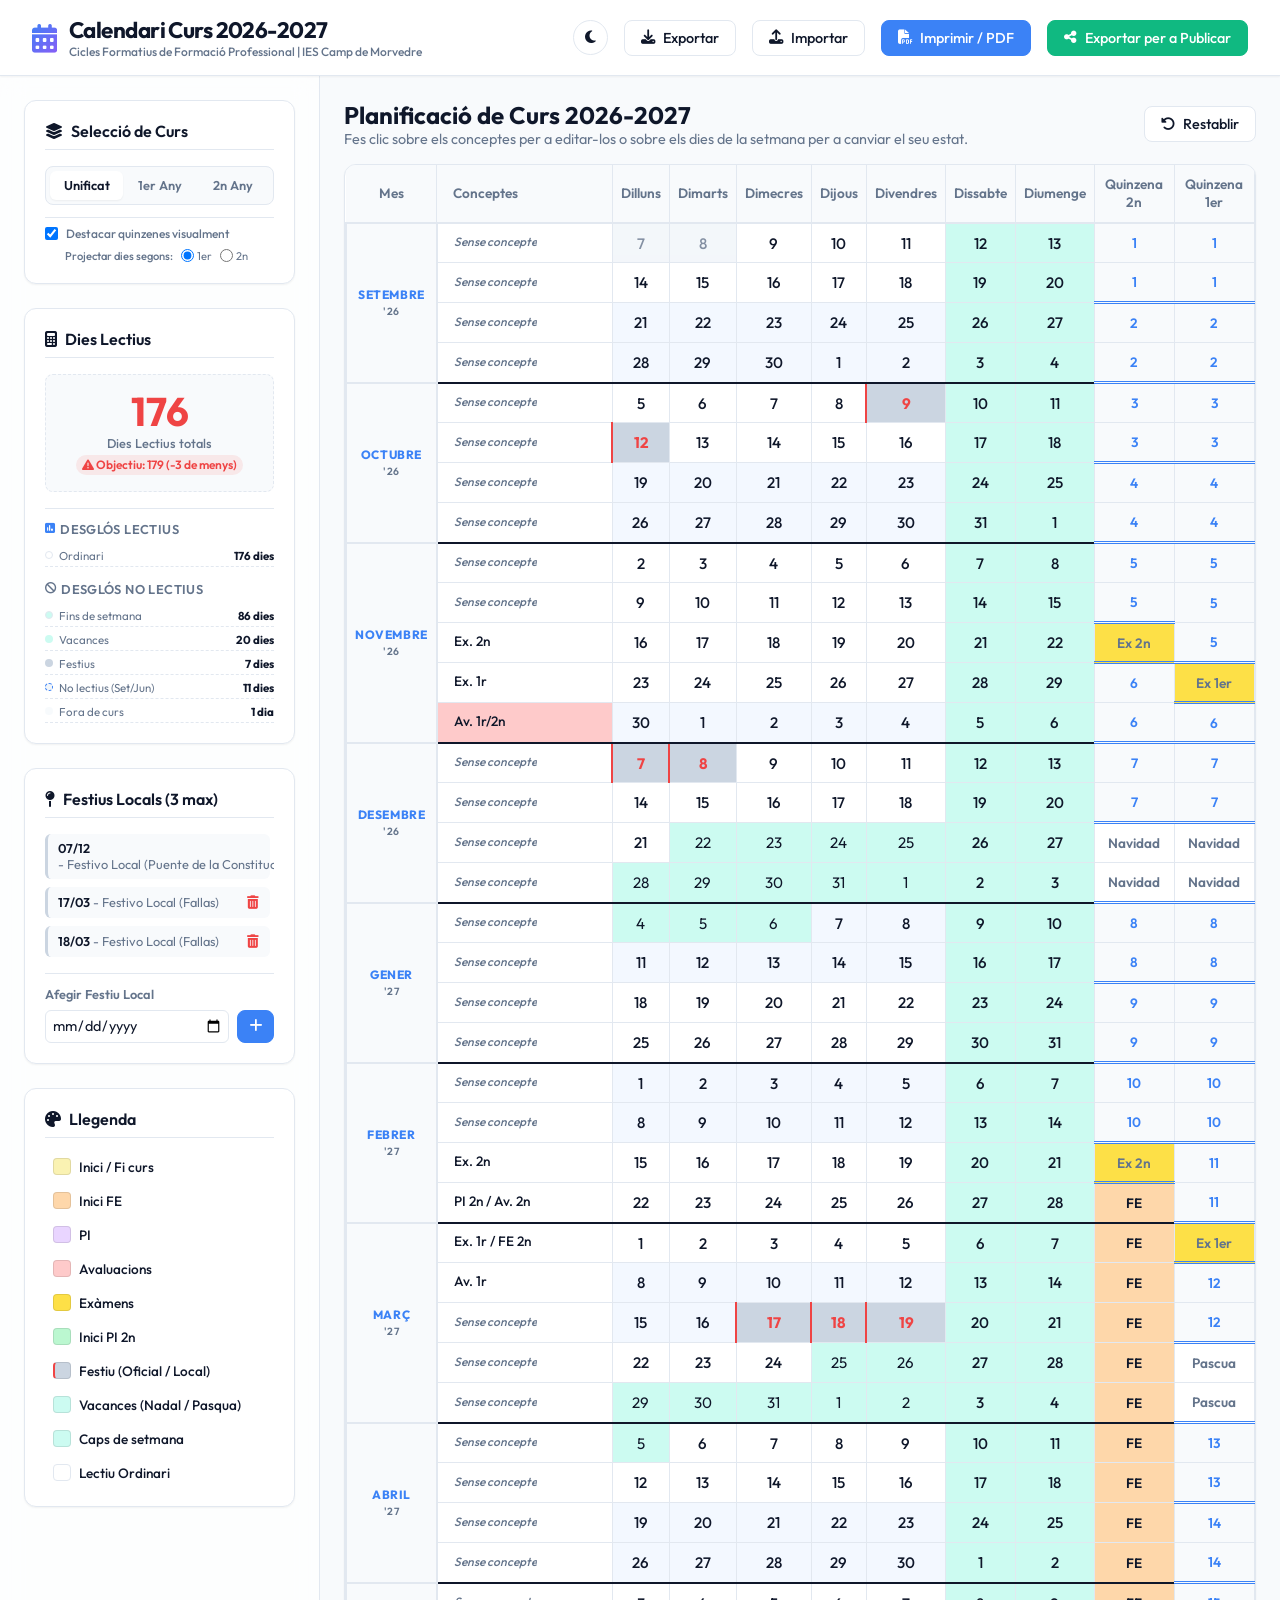
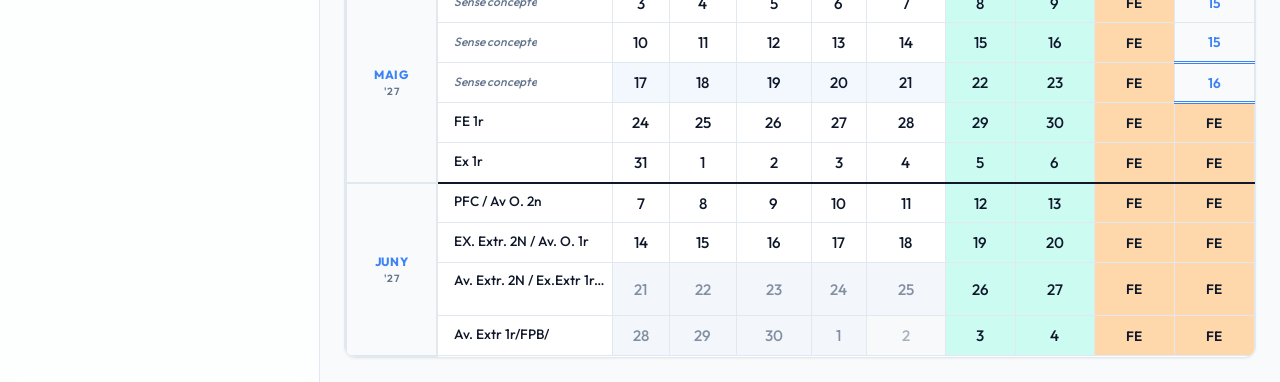
==== index.html @ 23835ad5 "Versión1" ====
<!DOCTYPE html>
<html lang="ca" data-theme="light">
<head>
  <meta charset="UTF-8">
  <meta name="viewport" content="width=device-width, initial-scale=1.0">
  <title>Calendari FP 2026-2027 | Gestor Oficial</title>
  
  <!-- FontAwesome para Iconos -->
  <link rel="stylesheet" href="https://cdnjs.cloudflare.com/ajax/libs/font-awesome/6.4.0/css/all.min.css">
  
  <!-- Hojas de Estilo -->
  <link rel="stylesheet" href="styles.css">
</head>
<body>

  <!-- Cabecera Principal -->
  <header>
    <div class="logo-container">
      <div class="logo-icon"><i class="fa-solid fa-calendar-days"></i></div>
      <div>
        <h1>Calendari Curs 2026-2027</h1>
        <div style="font-size: 0.75rem; color: var(--text-muted); font-weight: 500;">
          Cicles Formatius de Formació Professional | IES Camp de Morvedre
        </div>
      </div>
    </div>
    
    <div class="header-controls">
      <!-- Alternancia de Tema -->
      <button class="btn btn-icon" id="theme-toggle" title="Canviar de tema">
        <i class="fa-solid fa-moon"></i>
      </button>
      
      <!-- Importar / Exportar Datos -->
      <button class="btn" id="export-json" title="Exportar dades com a JSON">
        <i class="fa-solid fa-download"></i> Exportar
      </button>
      <button class="btn" id="import-trigger" title="Importar dades JSON">
        <i class="fa-solid fa-upload"></i> Importar
      </button>
      <input type="file" id="import-file" accept=".json" style="display: none;">
      
      <!-- Guardar en PDF / Imprimir -->
      <button class="btn btn-primary" id="print-pdf" title="Imprimir / Guardar com a PDF">
        <i class="fa-solid fa-file-pdf"></i> Imprimir / PDF
      </button>
      <button class="btn btn-success" id="export-publish-js" title="Exportar dades configurades per a la versió de consulta pública">
        <i class="fa-solid fa-share-nodes"></i> Exportar per a Publicar
      </button>
    </div>
  </header>

  <!-- Contenedor de la Aplicación -->
  <div class="app-container">
  
    <!-- Barra Lateral de Configuración -->
    <aside class="sidebar">
      
      <!-- Selector de Vista (1er Año, 2n Año, Unificado) -->
      <div class="card">
        <h3><i class="fa-solid fa-layer-group"></i> Selecció de Curs</h3>
        <div class="view-toggle-container">
          <button class="view-btn active" data-view="unified">Unificat</button>
          <button class="view-btn" data-view="1er">1er Any</button>
          <button class="view-btn" data-view="2n">2n Any</button>
        </div>
        <div style="margin-top: 0.75rem; border-top: 1px solid var(--border-color); padding-top: 0.5rem;">
          <div style="display: flex; align-items: center; gap: 0.5rem;">
            <input type="checkbox" id="toggle-fortnight-shading" checked style="width: auto; cursor: pointer;">
            <label for="toggle-fortnight-shading" style="cursor: pointer; font-size: 0.75rem; user-select: none; font-weight: 500; color: var(--text-muted);">
              Destacar quinzenes visualment
            </label>
          </div>
          <div id="shading-base-container" style="margin-top: 0.5rem; display: flex; align-items: center; gap: 0.5rem; padding-left: 1.25rem;">
            <span style="font-size: 0.7rem; color: var(--text-muted); font-weight: 500;">Projectar dies segons:</span>
            <label style="font-size: 0.7rem; display: flex; align-items: center; gap: 0.2rem; cursor: pointer; color: var(--text-muted);">
              <input type="radio" name="shading-base" value="1er" checked style="width: auto; cursor: pointer;"> 1er
            </label>
            <label style="font-size: 0.7rem; display: flex; align-items: center; gap: 0.2rem; cursor: pointer; color: var(--text-muted);">
              <input type="radio" name="shading-base" value="2n" style="width: auto; cursor: pointer;"> 2n
            </label>
          </div>
        </div>
      </div>
      
      <!-- Contador de Días Lectivos -->
      <div class="card">
        <h3><i class="fa-solid fa-calculator"></i> Dies Lectius</h3>
        <div class="stats-grid">
          <div class="stat-box">
            <div class="stat-number" id="lective-count">179</div>
            <div class="stat-label">Dies Lectius totals</div>
            <div class="target-badge" id="lective-badge">Objectiu: 179 dies</div>
          </div>
        </div>
        <div id="stats-breakdown" style="margin-top: 1rem; border-top: 1px solid var(--border-color); padding-top: 0.75rem;">
          <h4 style="font-size: 0.8rem; font-weight: 600; margin-bottom: 0.5rem; color: var(--text-muted); display: flex; align-items: center; gap: 0.3rem; text-transform: uppercase; letter-spacing: 0.03em;">
            <i class="fa-solid fa-square-poll-vertical" style="color: var(--accent-color); font-size: 0.7rem;"></i> Desglós Lectius
          </h4>
          <div class="breakdown-list" id="lectivos-breakdown-list" style="display: flex; flex-direction: column; gap: 0.1rem;"></div>
          
          <h4 style="font-size: 0.8rem; font-weight: 600; margin-top: 0.85rem; margin-bottom: 0.5rem; color: var(--text-muted); display: flex; align-items: center; gap: 0.3rem; text-transform: uppercase; letter-spacing: 0.03em;">
            <i class="fa-solid fa-ban" style="color: var(--text-muted); font-size: 0.7rem;"></i> Desglós No Lectius
          </h4>
          <div class="breakdown-list" id="no-lectivos-breakdown-list" style="display: flex; flex-direction: column; gap: 0.1rem;"></div>
        </div>
      </div>
      
      <!-- Configuración de Festivos Municipales/Locales -->
      <div class="card">
        <h3><i class="fa-solid fa-map-pin"></i> Festius Locals (3 max)</h3>
        <div class="holiday-list" id="holidays-list-container">
          <!-- Se cargan dinámicamente -->
        </div>
        
        <div style="margin-top: 1rem; border-top: 1px solid var(--border-color); padding-top: 0.75rem;">
          <h4 style="font-size: 0.8rem; font-weight: 600; margin-bottom: 0.5rem; color: var(--text-muted);">Afegir Festiu Local</h4>
          <div style="display: flex; gap: 0.5rem;">
            <input type="date" id="new-holiday-date" class="text-input" style="padding: 0.35rem;" min="2026-09-01" max="2027-06-30">
            <button class="btn btn-primary" id="add-holiday-btn" style="padding: 0.35rem 0.65rem;" title="Afegir dia">
              <i class="fa-solid fa-plus"></i>
            </button>
          </div>
        </div>
      </div>
      
      <!-- Leyenda de Colores Interactiva -->
      <div class="card">
        <h3><i class="fa-solid fa-palette"></i> Llegenda</h3>
        <div class="legend-list">
          <div class="legend-item" data-type="inici-fi">
            <div class="legend-color color-inici-fi"></div>
            <span>Inici / Fi curs</span>
          </div>
          <div class="legend-item" data-type="inici-fe">
            <div class="legend-color color-inici-fe"></div>
            <span>Inici FE</span>
          </div>
          <div class="legend-item" data-type="pfc">
            <div class="legend-color color-pfc"></div>
            <span>PI</span>
          </div>
          <div class="legend-item" data-type="avaluacions">
            <div class="legend-color color-avaluacions"></div>
            <span>Avaluacions</span>
          </div>
          <div class="legend-item" data-type="exams">
            <div class="legend-color color-exams"></div>
            <span>Exàmens</span>
          </div>
          <div class="legend-item" data-type="inici-pi">
            <div class="legend-color color-inici-pi"></div>
            <span>Inici PI 2n</span>
          </div>
          <div class="legend-item" data-type="festiu">
            <div class="legend-color color-festiu"></div>
            <span>Festiu (Oficial / Local)</span>
          </div>
          <div class="legend-item" data-type="vacances">
            <div class="legend-color color-vacances"></div>
            <span>Vacances (Nadal / Pasqua)</span>
          </div>
          <div class="legend-item" data-type="weekend">
            <div class="legend-color color-weekend"></div>
            <span>Caps de setmana</span>
          </div>
          <div class="legend-item" data-type="lectiu">
            <div class="legend-color color-lectiu"></div>
            <span>Lectiu Ordinari</span>
          </div>
        </div>
      </div>
      
    </aside>

    <!-- Panel de Calendario Principal -->
    <main class="calendar-view">
      <div class="calendar-header">
        <div class="calendar-title-text">
          <h2 id="calendar-title">Planificació de Curs 2026-2027</h2>
          <p>Fes clic sobre els conceptes per a editar-los o sobre els dies de la setmana per a canviar el seu estat.</p>
        </div>
        <button class="btn" id="reset-calendar-btn" title="Restablir calendari per defecte">
          <i class="fa-solid fa-rotate-left"></i> Restablir
        </button>
      </div>

      <!-- Cuadrícula Principal del Calendario -->
      <div class="table-wrapper">
        <table class="calendar-table" id="calendar-grid">
          <thead>
            <tr>
              <th class="col-month">Mes</th>
              <th class="col-concept">Conceptes</th>
              <th>Dilluns</th>
              <th>Dimarts</th>
              <th>Dimecres</th>
              <th>Dijous</th>
              <th>Divendres</th>
              <th>Dissabte</th>
              <th>Diumenge</th>
              <th class="col-quinzena" id="th-q2">Quinzena 2n</th>
              <th class="col-quinzena" id="th-q1">Quinzena 1er</th>
            </tr>
          </thead>
          <tbody id="calendar-body">
            <!-- Se carga dinámicamente -->
          </tbody>
        </table>
      </div>
      
      <!-- Leyenda exclusiva para impresión (oculta en pantalla) -->
      <div class="print-only-legend" style="display: none;">
        <h3>Llegenda</h3>
        <div class="print-legend-grid">
          <div class="print-legend-item"><div class="print-legend-color color-inici-fi"></div><span>Inici / Fi curs</span></div>
          <div class="print-legend-item"><div class="print-legend-color color-inici-fe"></div><span>Inici FE (FCT)</span></div>
          <div class="print-legend-item"><div class="print-legend-color color-pfc"></div><span>PI (Projecte)</span></div>
          <div class="print-legend-item"><div class="print-legend-color color-avaluacions"></div><span>Avaluacions</span></div>
          <div class="print-legend-item"><div class="print-legend-color color-exams"></div><span>Exàmens</span></div>
          <div class="print-legend-item"><div class="print-legend-color color-inici-pi"></div><span>Inici PI 2n</span></div>
          <div class="print-legend-item"><div class="print-legend-color color-festiu"></div><span>Festiu (Oficial / Local)</span></div>
          <div class="print-legend-item"><div class="print-legend-color color-vacances"></div><span>Vacances (Nadal / Pasqua)</span></div>
          <div class="print-legend-item"><div class="print-legend-color color-weekend"></div><span>Caps de setmana</span></div>
          <div class="print-legend-item"><div class="print-legend-color color-lectiu"></div><span>Lectiu Ordinari</span></div>
        </div>
      </div>
    </main>
    
  </div>

  <!-- Modal de Edición de Concepto / Evento Semanal -->
  <div class="modal-overlay" id="edit-week-modal">
    <div class="modal-content">
      <div class="modal-header">
        <h3 id="modal-title">Editar Setmana</h3>
        <button class="close-modal-btn" id="close-modal">&times;</button>
      </div>
      <div class="modal-body">
        
        <!-- Edición de Concepto -->
        <div class="form-group">
          <label for="modal-concept-input">Concepte de la Setmana</label>
          <input type="text" id="modal-concept-input" class="text-input" placeholder="Ex: Exàmens 1er, Avaluacions...">
        </div>
        
        <!-- Opciones rápidas de Tipo de Concepto -->
        <div class="form-group">
          <label>Assignar Tipus a la Setmana (per defecte)</label>
          <div class="color-choice-group">
            <button class="color-choice-btn" data-type="exams">
              <div class="color-dot color-exams"></div> Exàmens
            </button>
            <button class="color-choice-btn" data-type="avaluacions">
              <div class="color-dot color-avaluacions"></div> Avaluació
            </button>
            <button class="color-choice-btn" data-type="inici-fe">
              <div class="color-dot color-inici-fe"></div> Inici FE
            </button>
            <button class="color-choice-btn" data-type="pfc">
              <div class="color-dot color-pfc"></div> PFC
            </button>
            <button class="color-choice-btn" data-type="lectiu">
              <div class="color-dot color-lectiu"></div> Normal / Netejar
            </button>
          </div>
        </div>

        <!-- Edición de Quincenas -->
        <div style="display: flex; gap: 0.75rem; margin-top: 1rem;">
          <div class="form-group" style="flex: 1;">
            <label for="modal-q1-input">Quinzena 1er Any</label>
            <input type="text" id="modal-q1-input" class="text-input" placeholder="Ex: 1, Ex 1er, FE...">
          </div>
          <div class="form-group" style="flex: 1;">
            <label for="modal-q2-input">Quinzena 2n Any</label>
            <input type="text" id="modal-q2-input" class="text-input" placeholder="Ex: 1, Ex 2n, FE...">
          </div>
        </div>

        <!-- Propagar tipo a días -->
        <div class="form-group" style="flex-direction: row; align-items: center; gap: 0.5rem; margin-top: 1rem;">
          <input type="checkbox" id="modal-propagate-days" style="width: auto; cursor: pointer;">
          <label for="modal-propagate-days" style="cursor: pointer; font-size: 0.8rem; user-select: none;">
            Aplicar aquest color/tipus a tots els dies laborables (dilluns a divendres) d'aquesta setmana
          </label>
        </div>
        
      </div>
      <div class="modal-footer">
        <button class="btn" id="btn-cancel-modal">Cancel·lar</button>
        <button class="btn btn-primary" id="btn-save-modal">Guardar Setmana</button>
      </div>
    </div>
  </div>

  <!-- Modal de Edición de Día de Fecha Individual -->
  <div class="modal-overlay" id="edit-day-modal">
    <div class="modal-content">
      <div class="modal-header">
        <h3 id="day-modal-title">Editar Dia</h3>
        <button class="close-modal-btn" id="close-day-modal">&times;</button>
      </div>
      <div class="modal-body">
        
        <p style="font-size: 0.85rem; color: var(--text-muted); margin-bottom: 1rem;" id="day-modal-desc">
          Canvia la tipologia d'aquest dia per a modificar la seua consideració lectiva i color en la cuadrícula.
        </p>

        <!-- Selección de tipo de día -->
        <div class="form-group">
          <label>Tipus de Dia</label>
          <div class="color-choice-group" id="day-type-choices">
            <button class="color-choice-btn" data-daytype="lectiu">
              <div class="color-dot color-lectiu"></div> Lectiu Ordinari
            </button>
            <button class="color-choice-btn" data-daytype="festiu">
              <div class="color-dot color-festiu"></div> Festiu
            </button>
            <button class="color-choice-btn" data-daytype="vacances">
              <div class="color-dot color-vacances"></div> Vacances
            </button>
            <button class="color-choice-btn" data-daytype="inici-fi">
              <div class="color-dot color-inici-fi"></div> Inici/Fi curs
            </button>
            <button class="color-choice-btn" data-daytype="inici-fe">
              <div class="color-dot color-inici-fe"></div> Inici FE (FCT)
            </button>
            <button class="color-choice-btn" data-daytype="pfc">
              <div class="color-dot color-pfc"></div> PFC
            </button>
            <button class="color-choice-btn" data-daytype="avaluacions">
              <div class="color-dot color-avaluacions"></div> Avaluació
            </button>
            <button class="color-choice-btn" data-daytype="exams">
              <div class="color-dot color-exams"></div> Exàmens
            </button>
            <button class="color-choice-btn" data-daytype="inici-pi">
              <div class="color-dot color-inici-pi"></div> Inici PI 2n
            </button>
          </div>
        </div>

        <!-- Nombre del Festivo si aplica -->
        <div class="form-group" id="day-holiday-name-group" style="display: none;">
          <label for="day-holiday-name-input">Nom del Festiu / Motiu</label>
          <input type="text" id="day-holiday-name-input" class="text-input" placeholder="Ex: Falla Local, Sant Josep...">
        </div>
        
      </div>
      <div class="modal-footer">
        <button class="btn" id="btn-cancel-day-modal">Cancel·lar</button>
        <button class="btn btn-primary" id="btn-save-day-modal">Guardar Dia</button>
      </div>
    </div>
  </div>

  <!-- Scripts -->
  <script src="data.js"></script>
  <script src="app.js"></script>
</body>
</html>
---- styles.css ----
/* Estilos CSS para el Gestor del Calendario de Ciclos Formativos 2026-2027 */
/* Incorpora diseño premium, soporte para temas (claro/oscuro), */
/* micro-animaciones, leyendas interactivas y optimización para impresión PDF. */

@import url('https://fonts.googleapis.com/css2?family=Outfit:wght@300;400;500;600;700&display=swap');

:root {
  /* Paleta de colores - Modo Claro */
  --bg-primary: #f8fafc;
  --bg-secondary: #ffffff;
  --bg-sidebar: rgba(255, 255, 255, 0.7);
  --border-color: #e2e8f0;
  --text-main: #0f172a;
  --text-muted: #64748b;
  --text-inverse: #ffffff;
  --accent-color: #3b82f6;
  --accent-hover: #1d4ed8;
  --shadow-sm: 0 1px 2px 0 rgba(0, 0, 0, 0.05);
  --shadow-md: 0 4px 6px -1px rgba(0, 0, 0, 0.1), 0 2px 4px -1px rgba(0, 0, 0, 0.06);
  --shadow-lg: 0 10px 15px -3px rgba(0, 0, 0, 0.1), 0 4px 6px -2px rgba(0, 0, 0, 0.05);
  --glass-bg: rgba(255, 255, 255, 0.6);
  --glass-border: rgba(255, 255, 255, 0.4);
  --glass-blur: blur(12px);

  /* Colores de los estados del calendario (Versión Pastel Premium) */
  --c-inici-fi: #faf2b2;      /* Amarillo brillante (Inicio/Fin curso) */
  --c-inici-fe: #fed7aa;      /* Naranja suave (Inici FE Març 2n / Maig 1r) */
  --c-pfc: #e9d5ff;           /* Violeta pastel (PFC) */
  --c-avaluacions: #fecaca;   /* Rojo suave (Avaluacions) */
  --c-exams: #fde047;         /* Amarillo/Naranja ámbar (Exàmens) */
  --c-inici-pi: #bbf7d0;      /* Verde suave (Inici PI 2n) */
  
  --c-festiu: #cbd5e1;        /* Gris medio (Festivo oficial/local) */
  --c-vacances: #ccfbf1;      /* Turquesa/Té suave (Vacaciones) */
  --c-weekend: #ccfbf1;       /* Turquesa/Té suave (Fin de semana) */
  --c-lectiu: #ffffff;        /* Blanco (Día lectivo ordinario) */
  --c-pre-post: #f1f5f9;      /* Gris muy claro (Fuera de curso) */
  
  --c-text-festiu: #ef4444;   /* Texto rojo para festivos */
}

[data-theme="dark"] {
  /* Paleta de colores - Modo Oscuro */
  --bg-primary: #0b0f19;
  --bg-secondary: #1e293b;
  --bg-sidebar: rgba(15, 23, 42, 0.7);
  --border-color: #334155;
  --text-main: #f8fafc;
  --text-muted: #94a3b8;
  --text-inverse: #0f172a;
  --accent-color: #60a5fa;
  --accent-hover: #93c5fd;
  --glass-bg: rgba(15, 23, 42, 0.6);
  --glass-border: rgba(15, 23, 42, 0.4);

  /* Colores de los estados en Modo Oscuro (Mapeo de contraste alto) */
  --c-inici-fi: #854d0e;      /* Amarillo-marrón oscuro */
  --c-inici-fe: #7c2d12;      /* Naranja rojizo oscuro */
  --c-pfc: #581c87;           /* Púrpura oscuro */
  --c-avaluacions: #7f1d1d;   /* Rojo sangre oscuro */
  --c-exams: #713f12;         /* Ámbar oscuro */
  --c-inici-pi: #14532d;      /* Verde bosque oscuro */
  
  --c-festiu: #334155;        /* Gris pizarra */
  --c-vacances: #115e59;      /* Verde azulado oscuro */
  --c-weekend: #064e3b;       /* Verde esmeralda muy oscuro */
  --c-lectiu: #1e293b;        /* Color fondo normal */
  --c-pre-post: #0f172a;      /* Negro-azul oscuro */
  
  --c-text-festiu: #fca5a5;   /* Texto rojo pastel */
}

/* Reset y Base */
* {
  box-sizing: border-box;
  margin: 0;
  padding: 0;
}

body {
  font-family: 'Outfit', sans-serif;
  background-color: var(--bg-primary);
  color: var(--text-main);
  transition: background-color 0.3s ease, color 0.3s ease;
  min-height: 100vh;
  display: flex;
  flex-direction: column;
}

header {
  background: var(--bg-secondary);
  border-bottom: 1px solid var(--border-color);
  padding: 1rem 2rem;
  display: flex;
  justify-content: space-between;
  align-items: center;
  box-shadow: var(--shadow-sm);
  position: sticky;
  top: 0;
  z-index: 100;
}

.logo-container {
  display: flex;
  align-items: center;
  gap: 0.75rem;
}

.logo-icon {
  font-size: 1.8rem;
  background: linear-gradient(135deg, #3b82f6, #8b5cf6);
  -webkit-background-clip: text;
  -webkit-text-fill-color: transparent;
}

header h1 {
  font-size: 1.4rem;
  font-weight: 700;
  letter-spacing: -0.025em;
}

.header-controls {
  display: flex;
  align-items: center;
  gap: 1rem;
}

/* Botones y UI */
.btn {
  font-family: inherit;
  font-size: 0.9rem;
  font-weight: 500;
  padding: 0.5rem 1rem;
  border-radius: 0.5rem;
  border: 1px solid var(--border-color);
  background-color: var(--bg-secondary);
  color: var(--text-main);
  cursor: pointer;
  display: inline-flex;
  align-items: center;
  gap: 0.5rem;
  transition: all 0.2s ease;
}

.btn:hover {
  background-color: var(--bg-primary);
  border-color: var(--text-muted);
}

.btn-primary {
  background-color: var(--accent-color);
  color: var(--text-inverse);
  border-color: var(--accent-color);
}

.btn-primary:hover {
  background-color: var(--accent-hover);
  border-color: var(--accent-hover);
}

.btn-success {
  background-color: #10b981;
  color: #ffffff !important;
  border-color: #10b981;
}

.btn-success:hover {
  background-color: #059669;
  border-color: #059669;
}

.btn-icon {
  width: 2.2rem;
  height: 2.2rem;
  padding: 0;
  justify-content: center;
  border-radius: 50%;
}

/* Contenedor Principal */
.app-container {
  display: flex;
  flex: 1;
  position: relative;
  overflow: hidden;
}

/* Panel Lateral (Sidebar) */
aside.sidebar {
  width: 320px;
  background-color: var(--bg-sidebar);
  backdrop-filter: var(--glass-blur);
  border-right: 1px solid var(--border-color);
  padding: 1.5rem;
  display: flex;
  flex-direction: column;
  gap: 1.5rem;
  overflow-y: auto;
  z-index: 10;
  transition: all 0.3s ease;
}

.card {
  background-color: var(--bg-secondary);
  border: 1px solid var(--border-color);
  border-radius: 0.75rem;
  padding: 1.25rem;
  box-shadow: var(--shadow-sm);
}

.card h3 {
  font-size: 1rem;
  font-weight: 600;
  margin-bottom: 1rem;
  display: flex;
  align-items: center;
  gap: 0.5rem;
  color: var(--text-main);
  border-bottom: 1px solid var(--border-color);
  padding-bottom: 0.5rem;
}

/* Contadores / Estadísticas */
.stats-grid {
  display: grid;
  grid-template-columns: 1fr;
  gap: 1rem;
}

.stat-box {
  text-align: center;
  padding: 1rem;
  background-color: var(--bg-primary);
  border-radius: 0.5rem;
  border: 1px dashed var(--border-color);
}

.stat-number {
  font-size: 2.5rem;
  font-weight: 700;
  color: var(--accent-color);
  line-height: 1;
  margin-bottom: 0.25rem;
}

.stat-label {
  font-size: 0.8rem;
  font-weight: 500;
  color: var(--text-muted);
}

.stat-warning {
  color: #ef4444 !important;
}

.stat-success {
  color: #10b981 !important;
}

.target-badge {
  display: inline-block;
  font-size: 0.75rem;
  font-weight: 600;
  padding: 0.15rem 0.4rem;
  border-radius: 9999px;
  background-color: var(--border-color);
  margin-top: 0.25rem;
}

/* Grupo de Filtros y Configuración */
.form-group {
  display: flex;
  flex-direction: column;
  gap: 0.5rem;
  margin-bottom: 1rem;
}

.form-group label {
  font-size: 0.85rem;
  font-weight: 500;
  color: var(--text-muted);
}

.select-input, .text-input {
  font-family: inherit;
  font-size: 0.9rem;
  padding: 0.5rem;
  border-radius: 0.375rem;
  border: 1px solid var(--border-color);
  background-color: var(--bg-secondary);
  color: var(--text-main);
  width: 100%;
}

.select-input:focus, .text-input:focus {
  outline: none;
  border-color: var(--accent-color);
}

/* Vista Toggle */
.view-toggle-container {
  display: flex;
  background-color: var(--bg-primary);
  padding: 0.25rem;
  border-radius: 0.5rem;
  border: 1px solid var(--border-color);
}

.view-btn {
  flex: 1;
  font-family: inherit;
  font-size: 0.8rem;
  font-weight: 600;
  background: none;
  border: none;
  padding: 0.4rem;
  border-radius: 0.375rem;
  color: var(--text-muted);
  cursor: pointer;
  transition: all 0.2s ease;
}

.view-btn.active {
  background-color: var(--bg-secondary);
  color: var(--text-main);
  box-shadow: var(--shadow-sm);
}

/* Lista de Festivos */
.holiday-list {
  display: flex;
  flex-direction: column;
  gap: 0.5rem;
  max-height: 180px;
  overflow-y: auto;
  padding-right: 0.25rem;
}

.holiday-item {
  display: flex;
  justify-content: space-between;
  align-items: center;
  font-size: 0.8rem;
  background-color: var(--bg-primary);
  padding: 0.4rem 0.6rem;
  border-radius: 0.375rem;
  border-left: 3px solid var(--c-festiu);
}

.holiday-item span.date {
  font-weight: 600;
  color: var(--text-main);
}

.holiday-item span.name {
  color: var(--text-muted);
  text-overflow: ellipsis;
  overflow: hidden;
  white-space: nowrap;
  max-width: 130px;
}

.delete-holiday-btn {
  background: none;
  border: none;
  color: #ef4444;
  cursor: pointer;
  padding: 0.1rem;
}

.delete-holiday-btn:hover {
  color: #b91c1c;
}

/* Leyenda Interactiva */
.legend-list {
  display: flex;
  flex-direction: column;
  gap: 0.5rem;
}

.legend-item {
  display: flex;
  align-items: center;
  gap: 0.55rem;
  font-size: 0.85rem;
  font-weight: 500;
  cursor: pointer;
  padding: 0.25rem 0.5rem;
  border-radius: 0.25rem;
  transition: background-color 0.15s ease;
}

.legend-item:hover {
  background-color: var(--bg-primary);
}

.legend-color {
  width: 1.1rem;
  height: 1.1rem;
  border-radius: 0.25rem;
  border: 1px solid rgba(0, 0, 0, 0.1);
  flex-shrink: 0;
}

.color-inici-fi { background-color: var(--c-inici-fi); }
.color-inici-fe { background-color: var(--c-inici-fe); }
.color-pfc { background-color: var(--c-pfc); }
.color-avaluacions { background-color: var(--c-avaluacions); }
.color-exams { background-color: var(--c-exams); }
.color-inici-pi { background-color: var(--c-inici-pi); }
.color-festiu { background-color: var(--c-festiu); border-left: 2px solid var(--c-text-festiu); }
.color-vacances { background-color: var(--c-vacances); }
.color-weekend { background-color: var(--c-weekend); }
.color-lectiu { background-color: var(--c-lectiu); border: 1px solid var(--border-color); }

/* Calendario Principal (Contenedor Central) */
main.calendar-view {
  flex: 1;
  padding: 1.5rem;
  overflow-y: auto;
  display: flex;
  flex-direction: column;
}

.calendar-header {
  display: flex;
  justify-content: space-between;
  align-items: center;
  margin-bottom: 1rem;
}

.calendar-title-text h2 {
  font-size: 1.5rem;
  font-weight: 700;
}

.calendar-title-text p {
  font-size: 0.9rem;
  color: var(--text-muted);
}

/* Contenedor del Grid de Tabla */
.table-wrapper {
  flex: 1;
  background-color: var(--bg-secondary);
  border: 1px solid var(--border-color);
  border-radius: 0.75rem;
  overflow: auto;
  box-shadow: var(--shadow-sm);
}

table.calendar-table {
  width: 100%;
  border-collapse: collapse;
  font-size: 0.85rem;
  text-align: center;
}

/* Cabeceras de Tabla */
table.calendar-table th {
  background-color: var(--bg-primary);
  color: var(--text-muted);
  font-weight: 600;
  padding: 0.65rem 0.5rem;
  border-bottom: 2px solid var(--border-color);
  border-right: 1px solid var(--border-color);
  position: sticky;
  top: 0;
  z-index: 5;
}

table.calendar-table th.col-concept {
  text-align: left;
  padding-left: 1rem;
  min-width: 160px;
}

table.calendar-table th.col-quinzena {
  width: 90px;
}

/* Celdas de la Tabla */
table.calendar-table td {
  padding: 0.5rem;
  border-bottom: 1px solid var(--border-color);
  border-right: 1px solid var(--border-color);
  height: 2.5rem;
  transition: background-color 0.15s ease;
}

/* Columna de Mes */
table.calendar-table th.col-month {
  width: 90px;
  min-width: 90px;
  text-align: center;
}

table.calendar-table td.cell-month {
  font-weight: 700;
  color: var(--accent-color);
  background-color: var(--bg-primary) !important;
  text-transform: uppercase;
  font-size: 0.75rem;
  letter-spacing: 0.05em;
  vertical-align: middle;
  text-align: center;
  border-left: 2px solid var(--border-color) !important;
  border-right: 2px solid var(--border-color) !important;
  border-top: 2px solid var(--border-color) !important;
  border-bottom: 2px solid var(--border-color) !important;
}

/* Fila de inicio de mes - borde superior en todas las celdas */
table.calendar-table tr.month-start-row td:not(.cell-month) {
  border-top: 2px solid var(--text-main) !important;
}
[data-theme="dark"] table.calendar-table tr.month-start-row td:not(.cell-month) {
  border-top: 2px solid var(--border-color) !important;
}


/* Columna Conceptos */
td.cell-concept {
  text-align: left;
  font-weight: 500;
  padding-left: 1rem !important;
  cursor: pointer;
}

td.cell-concept:hover {
  background-color: var(--bg-primary);
}

.concept-text {
  display: inline-block;
  max-width: 150px;
  overflow: hidden;
  text-overflow: ellipsis;
  white-space: nowrap;
}

.edit-indicator {
  opacity: 0;
  float: right;
  color: var(--accent-color);
  font-size: 0.75rem;
  transition: opacity 0.2s;
  margin-top: 2px;
}

td.cell-concept:hover .edit-indicator {
  opacity: 1;
}

/* Celdas de Fechas */
.date-cell {
  position: relative;
  cursor: pointer;
  user-select: none;
  font-weight: 500;
}

.date-cell:hover {
  filter: brightness(0.95);
}

[data-theme="dark"] .date-cell:hover {
  filter: brightness(1.15);
}

.date-number {
  font-size: 0.95rem;
}

.day-name-tooltip {
  visibility: hidden;
  width: 120px;
  background-color: #334155;
  color: #fff;
  text-align: center;
  border-radius: 4px;
  padding: 5px;
  position: absolute;
  z-index: 10;
  bottom: 125%;
  left: 50%;
  margin-left: -60px;
  opacity: 0;
  transition: opacity 0.3s;
  font-size: 0.75rem;
}

.date-cell:hover .day-name-tooltip {
  visibility: visible;
  opacity: 1;
}

/* Tipos de Celda de Fecha (Colores) */
.cell-lectiu { background-color: var(--c-lectiu); }
.cell-weekend { background-color: var(--c-weekend); }
.cell-pre-post { background-color: var(--c-pre-post); color: var(--text-muted); opacity: 0.55; cursor: not-allowed; }
.cell-no-lectiu { background-color: var(--c-pre-post); color: var(--text-muted); opacity: 0.8; cursor: pointer; transition: opacity 0.2s, background-color 0.2s; }
.cell-no-lectiu:hover { background-color: var(--border-color); opacity: 1; }
.cell-vacances { background-color: var(--c-vacances); font-weight: 400; }

.cell-festiu { 
  background-color: var(--c-festiu); 
  color: var(--c-text-festiu); 
  font-weight: 700;
  border-left: 2px solid var(--c-text-festiu) !important;
}

.cell-inici-fi { background-color: var(--c-inici-fi); font-weight: 700; }
.cell-inici-fe { background-color: var(--c-inici-fe); }
.cell-pfc { background-color: var(--c-pfc); }
.cell-avaluacions { background-color: var(--c-avaluacions); }
.cell-exams { background-color: var(--c-exams); }
.cell-inici-pi { background-color: var(--c-inici-pi); }

.cell-quinzena {
  font-weight: 600;
  color: var(--text-muted);
  border-left: 1px solid var(--border-color);
  cursor: pointer;
  transition: all 0.2s ease;
}

.cell-quinzena:hover {
  background-color: var(--bg-primary);
  filter: brightness(0.95);
}

.cell-quinzena-active {
  color: var(--accent-color);
  background-color: var(--bg-primary);
}

.cell-quinzena-special {
  background-color: var(--c-inici-fe);
  color: var(--text-main);
}

/* Sombreado dinámico de Quinzenes */
tr.fortnight-even-row td.cell-lectiu {
  background-color: rgba(59, 130, 246, 0.06) !important; /* Tono azul extremadamente suave */
}
[data-theme="dark"] tr.fortnight-even-row td.cell-lectiu {
  background-color: rgba(96, 165, 250, 0.05) !important; /* Tono azul suave oscuro */
}

/* Doble línea de separación de quincenas en columnas individuales */
table.calendar-table td.fortnight-divider-q1 {
  border-bottom: 3.5px double var(--accent-color) !important;
}
table.calendar-table td.fortnight-divider-q2 {
  border-bottom: 3.5px double var(--accent-color) !important;
}

/* Destacar clases en hover dinámico de la leyenda */
.highlight-type {
  outline: 2px solid var(--accent-color);
  outline-offset: -2px;
  animation: pulse-border 1.5s infinite;
}

@keyframes pulse-border {
  0% { outline-color: var(--accent-color); }
  50% { outline-color: transparent; }
  100% { outline-color: var(--accent-color); }
}

/* Modal de Edición de Celda/Semana */
.modal-overlay {
  position: fixed;
  top: 0;
  left: 0;
  right: 0;
  bottom: 0;
  background-color: rgba(0, 0, 0, 0.4);
  backdrop-filter: blur(4px);
  display: flex;
  justify-content: center;
  align-items: center;
  z-index: 200;
  opacity: 0;
  pointer-events: none;
  transition: opacity 0.2s ease;
}

.modal-overlay.active {
  opacity: 1;
  pointer-events: auto;
}

.modal-content {
  background-color: var(--bg-secondary);
  border: 1px solid var(--border-color);
  border-radius: 0.75rem;
  padding: 1.5rem;
  width: 420px;
  max-width: 90%;
  box-shadow: var(--shadow-lg);
  transform: translateY(-20px);
  transition: transform 0.2s ease;
}

.modal-overlay.active .modal-content {
  transform: translateY(0);
}

.modal-header {
  display: flex;
  justify-content: space-between;
  align-items: center;
  margin-bottom: 1.25rem;
}

.modal-header h3 {
  font-size: 1.15rem;
  font-weight: 700;
}

.close-modal-btn {
  background: none;
  border: none;
  font-size: 1.2rem;
  color: var(--text-muted);
  cursor: pointer;
}

.close-modal-btn:hover {
  color: var(--text-main);
}

.modal-body .form-group {
  margin-bottom: 1rem;
}

.modal-footer {
  display: flex;
  justify-content: flex-end;
  gap: 0.75rem;
  margin-top: 1.5rem;
}

/* Opciones de tipo de día coloridas */
.color-choice-group {
  display: grid;
  grid-template-columns: repeat(2, 1fr);
  gap: 0.5rem;
  margin-top: 0.5rem;
}

.color-choice-btn {
  display: flex;
  align-items: center;
  gap: 0.5rem;
  font-family: inherit;
  font-size: 0.75rem;
  font-weight: 500;
  padding: 0.4rem 0.6rem;
  border: 1px solid var(--border-color);
  border-radius: 0.375rem;
  background-color: var(--bg-secondary);
  color: var(--text-main);
  cursor: pointer;
  text-align: left;
}

.color-choice-btn:hover {
  background-color: var(--bg-primary);
}

.color-choice-btn.selected {
  border-color: var(--accent-color);
  outline: 1.5px solid var(--accent-color);
}

.color-dot {
  width: 0.75rem;
  height: 0.75rem;
  border-radius: 50%;
  border: 1px solid rgba(0, 0, 0, 0.1);
  flex-shrink: 0;
}

/* Controles flotantes en móviles */
@media (max-width: 768px) {
  .app-container {
    flex-direction: column;
    overflow-y: auto;
  }
  
  aside.sidebar {
    width: 100%;
    border-right: none;
    border-bottom: 1px solid var(--border-color);
    max-height: 400px;
  }
  
  main.calendar-view {
    padding: 1rem;
  }
}

/* Estilos de Impresión - PDF en A4 Horizontal */
@media print {
  html, body, .app-container {
    height: auto !important;
    min-height: auto !important;
    max-height: none !important;
    overflow: visible !important;
    position: static !important;
    background-color: #ffffff !important;
    color: #000000 !important;
    font-size: 7.5pt !important;
  }
  
  header, aside.sidebar, .calendar-header .btn, .edit-indicator, .view-toggle-container, .header-controls {
    display: none !important;
  }
  
  main.calendar-view {
    padding: 0 !important;
    margin: 0 !important;
    width: 100% !important;
    height: auto !important;
    max-height: none !important;
    overflow: visible !important;
    display: block !important;
  }
  
  .calendar-header {
    margin-bottom: 10px !important;
    display: block !important;
    text-align: center;
  }
  
  .calendar-title-text h2 {
    font-size: 14pt !important;
    margin-bottom: 4px;
    color: #000000 !important;
  }

  .calendar-title-text p {
    font-size: 9pt !important;
    color: #555555 !important;
  }

  .table-wrapper {
    border: 1px solid #000000 !important;
    border-radius: 0 !important;
    box-shadow: none !important;
    overflow: visible !important;
  }
  
  table.calendar-table {
    width: 100% !important;
    border-collapse: collapse !important;
    font-size: 7.5pt !important;
  }
  
  table.calendar-table th, table.calendar-table td {
    border: 1px solid #555555 !important;
    padding: 3px !important;
    height: 18pt !important;
    print-color-adjust: exact;
    -webkit-print-color-adjust: exact;
  }

  table.calendar-table th {
    background-color: #f1f5f9 !important;
    color: #000000 !important;
  }

  table.calendar-table tr.month-start-row td:not(.cell-month) {
    border-top: 2px solid #000000 !important;
  }
  
  table.calendar-table td.cell-month {
    border: 2px solid #000000 !important;
    background-color: #f1f5f9 !important;
    color: #000000 !important;
    font-weight: bold !important;
  }
  
  /* Mantener colores en la impresión */
  .cell-lectiu { background-color: #ffffff !important; }
  .cell-weekend { background-color: #f0fdf4 !important; }
  .cell-pre-post { background-color: #f8fafc !important; color: #94a3b8 !important; opacity: 0.5; }
  .cell-no-lectiu { background-color: #f8fafc !important; color: #94a3b8 !important; opacity: 0.8; }
  .cell-vacances { background-color: #ccfbf1 !important; }
  .cell-festiu { background-color: #cbd5e1 !important; color: #ef4444 !important; font-weight: bold !important; }
  .cell-inici-fi { background-color: #fef08a !important; font-weight: bold !important; }
  .cell-inici-fe { background-color: #fed7aa !important; }
  .cell-pfc { background-color: #e9d5ff !important; }
  .cell-avaluacions { background-color: #fecaca !important; }
  .cell-exams { background-color: #fde047 !important; }
  .cell-inici-pi { background-color: #bbf7d0 !important; }
  
  .cell-quinzena {
    background-color: #ffffff !important;
    color: #555555 !important;
  }
  
  /* Forzar corte de páginas limpio si es necesario */
  tr {
    page-break-inside: avoid !important;
  }

  /* Leyenda exclusiva para impresión */
  .print-only-legend {
    display: block !important;
    margin-top: 25px !important;
    page-break-inside: avoid !important;
  }
  
  .print-only-legend h3 {
    font-size: 11pt !important;
    font-weight: bold !important;
    margin-bottom: 8px !important;
    color: #000000 !important;
    border-bottom: 1px solid #000000 !important;
    padding-bottom: 4px !important;
  }
  
  .print-legend-grid {
    display: grid !important;
    grid-template-columns: repeat(5, 1fr) !important;
    gap: 8px !important;
    margin-top: 8px !important;
  }
  
  .print-legend-item {
    display: flex !important;
    align-items: center !important;
    gap: 6px !important;
    font-size: 7.5pt !important;
    color: #000000 !important;
  }
  
  .print-legend-color {
    width: 10px !important;
    height: 10px !important;
    border-radius: 50% !important;
    flex-shrink: 0 !important;
    border: 1px solid #000000 !important;
    print-color-adjust: exact;
    -webkit-print-color-adjust: exact;
  }

  /* Colores de la leyenda impresa */
  .print-legend-color.color-inici-fi { background-color: #fef08a !important; }
  .print-legend-color.color-inici-fe { background-color: #fed7aa !important; }
  .print-legend-color.color-pfc { background-color: #e9d5ff !important; }
  .print-legend-color.color-avaluacions { background-color: #fecaca !important; }
  .print-legend-color.color-exams { background-color: #fde047 !important; }
  .print-legend-color.color-inici-pi { background-color: #bbf7d0 !important; }
  .print-legend-color.color-festiu { background-color: #cbd5e1 !important; border: 1px solid #ef4444 !important; }
  .print-legend-color.color-vacances { background-color: #ccfbf1 !important; }
  .print-legend-color.color-weekend { background-color: #f0fdf4 !important; }
  .print-legend-color.color-lectiu { background-color: #ffffff !important; border: 1px solid #cccccc !important; }
}
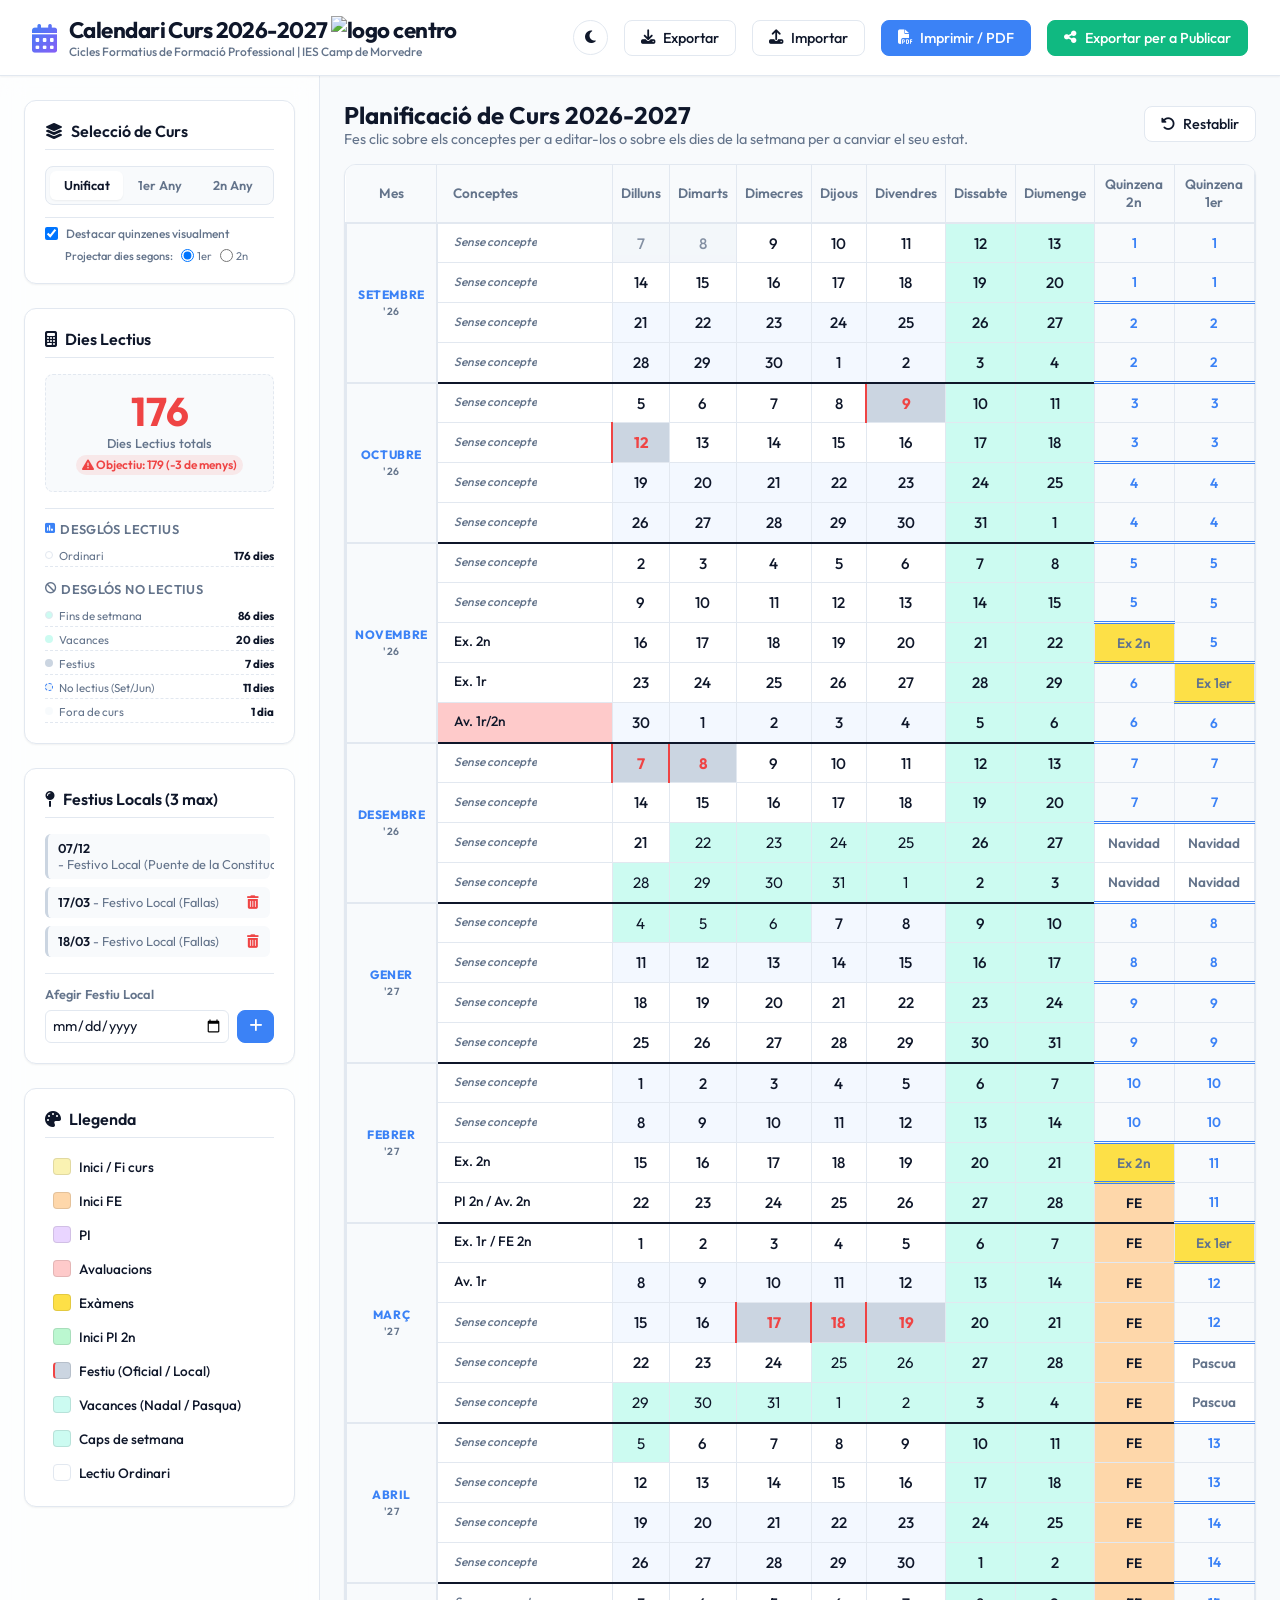
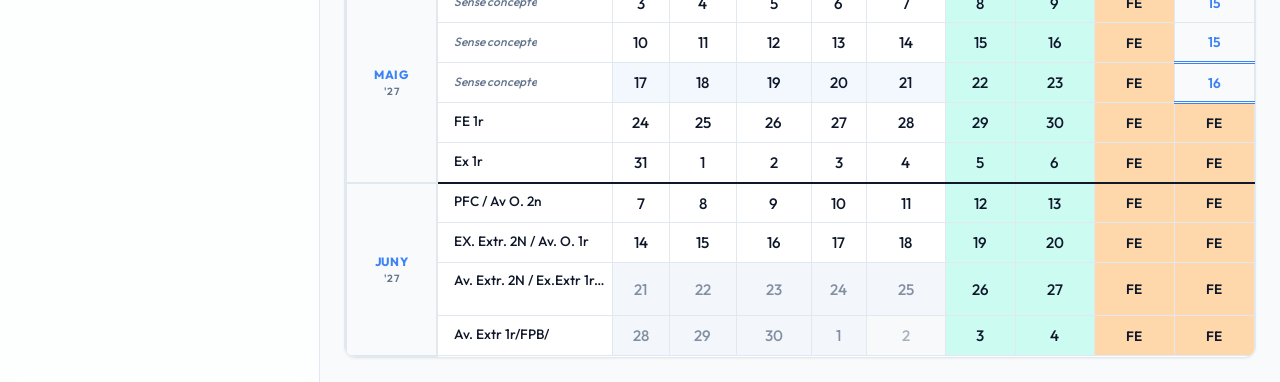
==== commit 8276757e: "añadir el logo" ====
--- a/index.html
+++ b/index.html
@@ -18,7 +18,7 @@
     <div class="logo-container">
       <div class="logo-icon"><i class="fa-solid fa-calendar-days"></i></div>
       <div>
-        <h1>Calendari Curs 2026-2027</h1>
+        <h1>Calendari Curs 2026-2027 <img src="camp_versión_completa_color.png" alt="logo centro"> </h1>
         <div style="font-size: 0.75rem; color: var(--text-muted); font-weight: 500;">
           Cicles Formatius de Formació Professional | IES Camp de Morvedre
         </div>
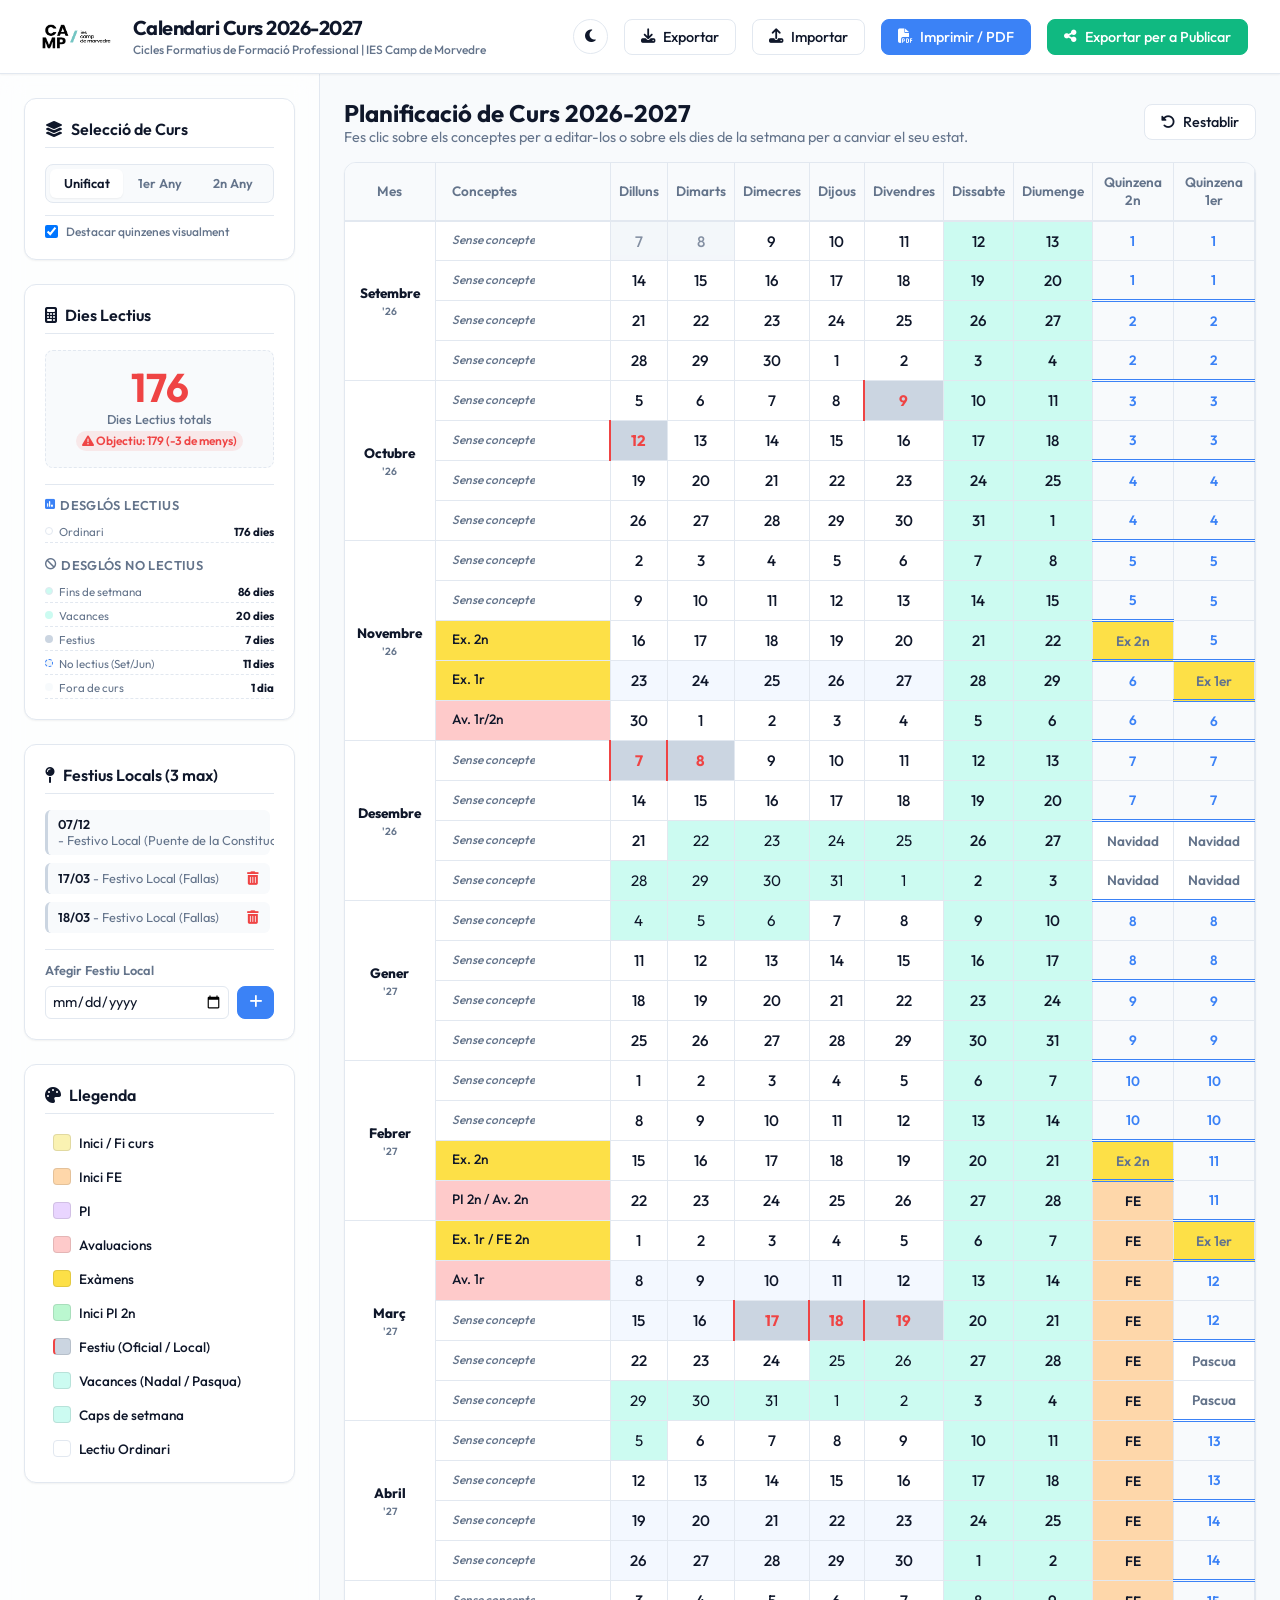
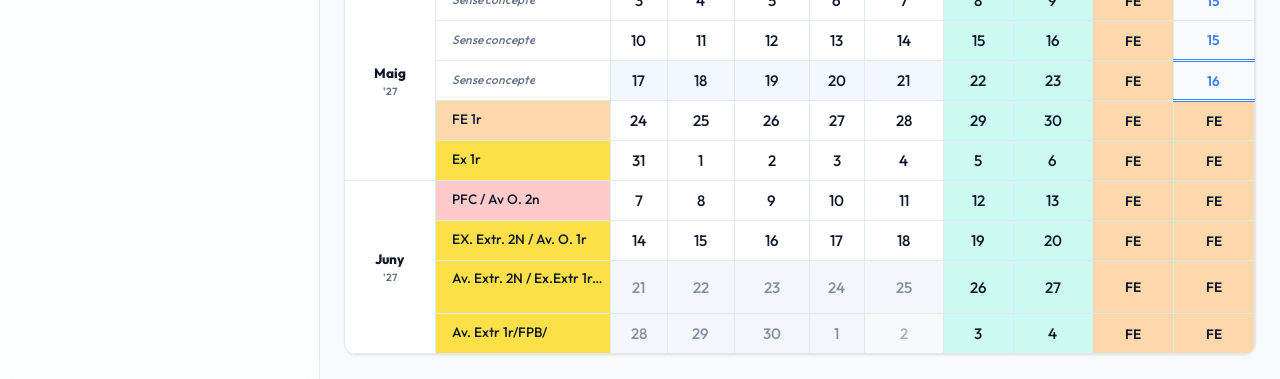
==== commit cd94988b: "version 1.1" ====
--- a/index.html
+++ b/index.html
@@ -15,11 +15,11 @@
 
   <!-- Cabecera Principal -->
   <header>
-    <div class="logo-container">
-      <div class="logo-icon"><i class="fa-solid fa-calendar-days"></i></div>
+    <div class="logo-container" style="display: flex; align-items: center; gap: 0.75rem;">
+      <img src="camp_versión_completa_color.png" alt="logo IES Camp de Morvedre" style="height: 40px; width: auto; object-fit: contain;">
       <div>
-        <h1>Calendari Curs 2026-2027 <img src="camp_versión_completa_color.png" alt="logo centro"> </h1>
-        <div style="font-size: 0.75rem; color: var(--text-muted); font-weight: 500;">
+        <h1 style="font-size: 1.25rem; font-weight: 700; margin: 0; line-height: 1.2;">Calendari Curs 2026-2027</h1>
+        <div style="font-size: 0.75rem; color: var(--text-muted); font-weight: 500; margin-top: 2px;">
           Cicles Formatius de Formació Professional | IES Camp de Morvedre
         </div>
       </div>
@@ -214,7 +214,7 @@
         <h3>Llegenda</h3>
         <div class="print-legend-grid">
           <div class="print-legend-item"><div class="print-legend-color color-inici-fi"></div><span>Inici / Fi curs</span></div>
-          <div class="print-legend-item"><div class="print-legend-color color-inici-fe"></div><span>Inici FE (FCT)</span></div>
+          <div class="print-legend-item"><div class="print-legend-color color-inici-fe"></div><span>Inici FE</span></div>
           <div class="print-legend-item"><div class="print-legend-color color-pfc"></div><span>PI (Projecte)</span></div>
           <div class="print-legend-item"><div class="print-legend-color color-avaluacions"></div><span>Avaluacions</span></div>
           <div class="print-legend-item"><div class="print-legend-color color-exams"></div><span>Exàmens</span></div>
@@ -258,7 +258,7 @@
               <div class="color-dot color-inici-fe"></div> Inici FE
             </button>
             <button class="color-choice-btn" data-type="pfc">
-              <div class="color-dot color-pfc"></div> PFC
+              <div class="color-dot color-pfc"></div> PI
             </button>
             <button class="color-choice-btn" data-type="lectiu">
               <div class="color-dot color-lectiu"></div> Normal / Netejar
@@ -324,10 +324,10 @@
               <div class="color-dot color-inici-fi"></div> Inici/Fi curs
             </button>
             <button class="color-choice-btn" data-daytype="inici-fe">
-              <div class="color-dot color-inici-fe"></div> Inici FE (FCT)
+              <div class="color-dot color-inici-fe"></div> Inici FE
             </button>
             <button class="color-choice-btn" data-daytype="pfc">
-              <div class="color-dot color-pfc"></div> PFC
+              <div class="color-dot color-pfc"></div> PI
             </button>
             <button class="color-choice-btn" data-daytype="avaluacions">
               <div class="color-dot color-avaluacions"></div> Avaluació
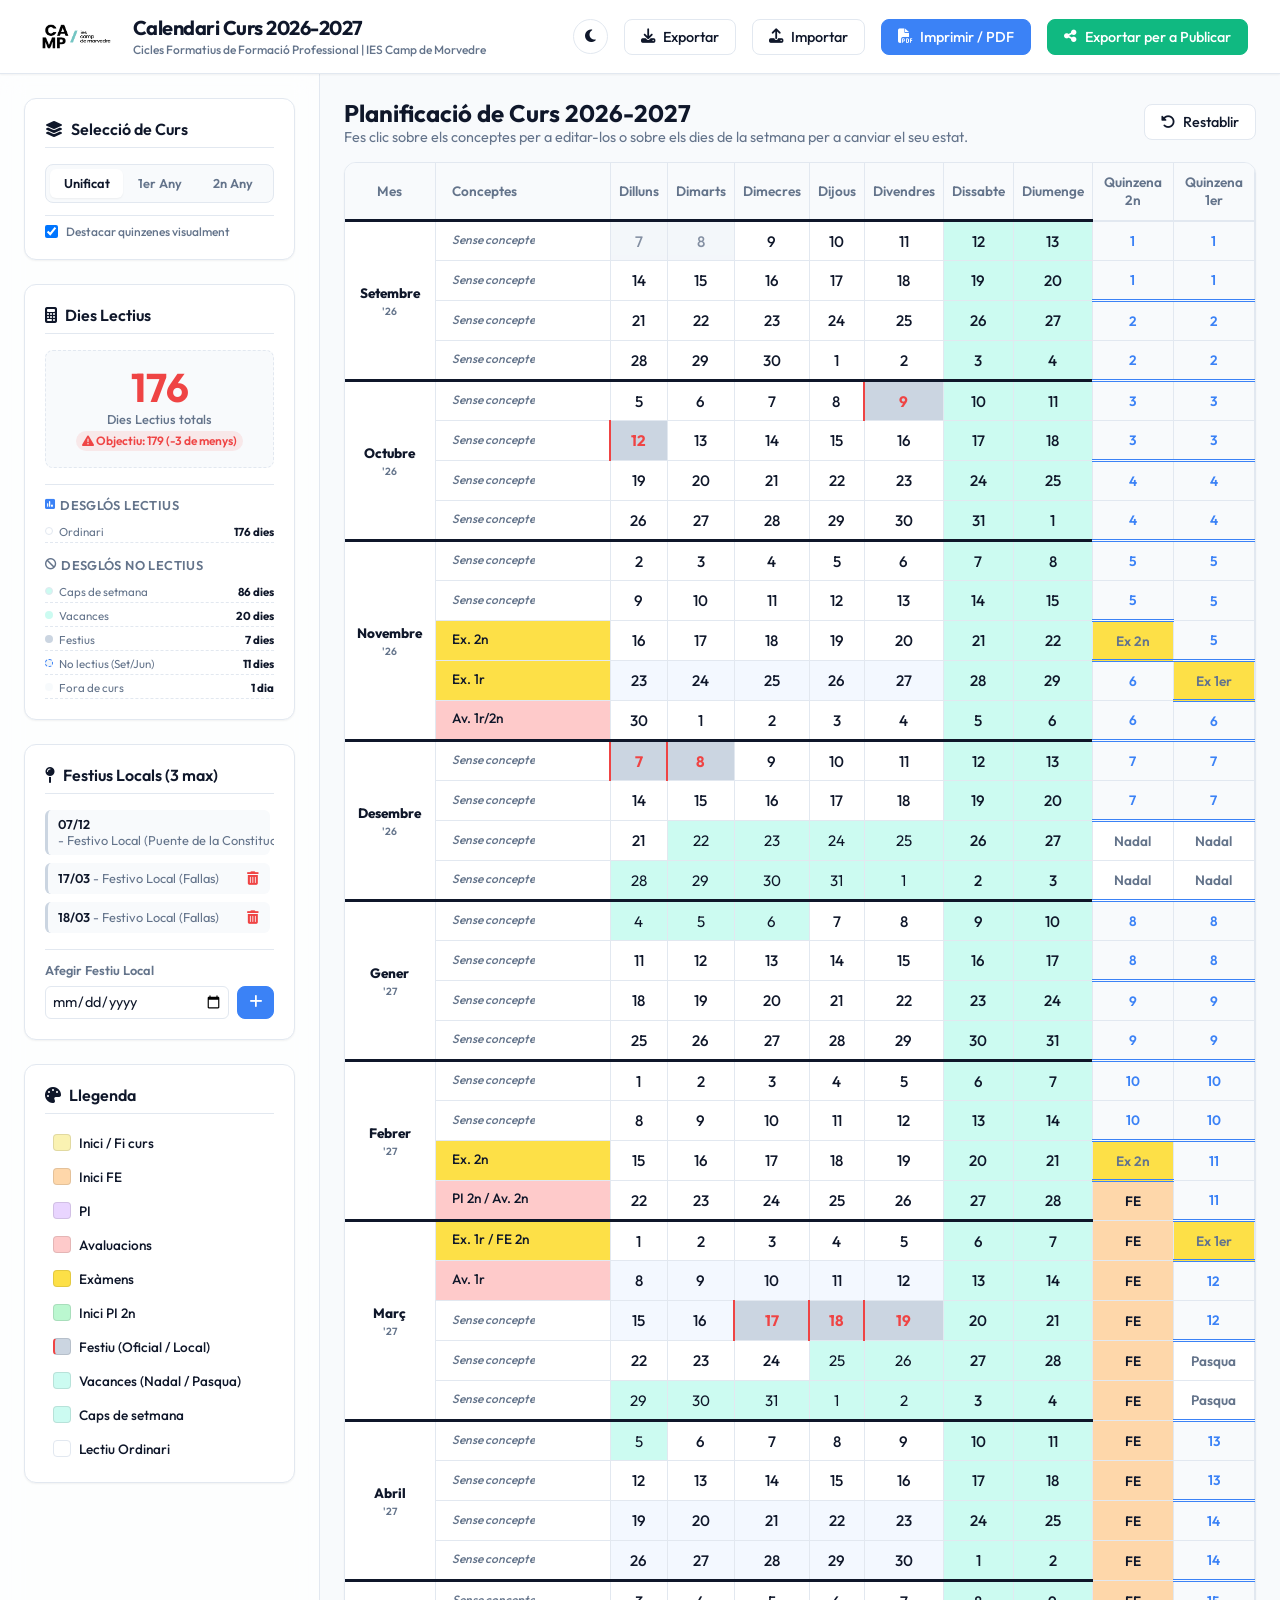
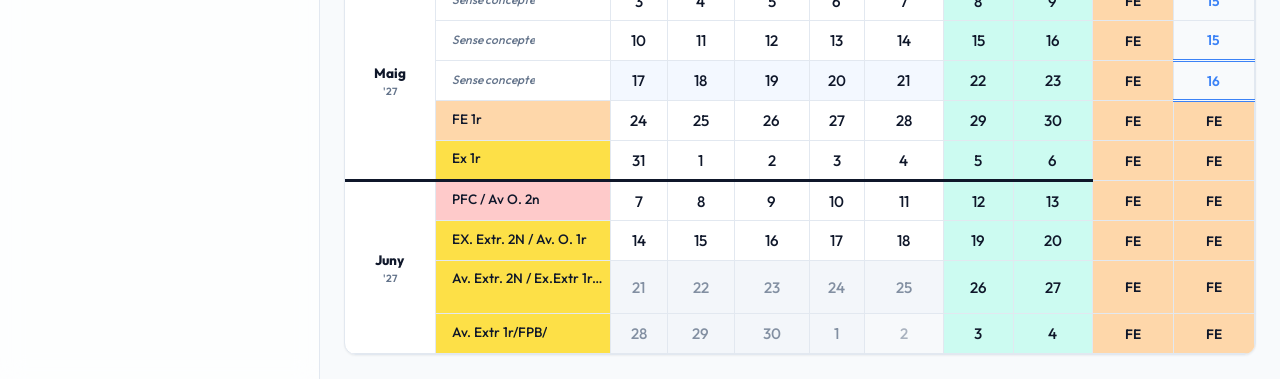
==== commit abc282d7: "versión móviles" ====
--- a/index.html
+++ b/index.html
@@ -185,6 +185,11 @@
         </button>
       </div>
 
+      <!-- Indicador móvil de deslizamiento -->
+      <div class="mobile-scroll-tip">
+        <i class="fa-solid fa-arrows-left-right"></i> Glissa lateralment la taula per a veure tot el calendari.
+      </div>
+
       <!-- Cuadrícula Principal del Calendario -->
       <div class="table-wrapper">
         <table class="calendar-table" id="calendar-grid">
@@ -192,15 +197,15 @@
             <tr>
               <th class="col-month">Mes</th>
               <th class="col-concept">Conceptes</th>
-              <th>Dilluns</th>
-              <th>Dimarts</th>
-              <th>Dimecres</th>
-              <th>Dijous</th>
-              <th>Divendres</th>
-              <th>Dissabte</th>
-              <th>Diumenge</th>
-              <th class="col-quinzena" id="th-q2">Quinzena 2n</th>
-              <th class="col-quinzena" id="th-q1">Quinzena 1er</th>
+              <th><span class="full-day">Dilluns</span><span class="short-day">Dl</span></th>
+              <th><span class="full-day">Dimarts</span><span class="short-day">Dm</span></th>
+              <th><span class="full-day">Dimecres</span><span class="short-day">Dc</span></th>
+              <th><span class="full-day">Dijous</span><span class="short-day">Dj</span></th>
+              <th><span class="full-day">Divendres</span><span class="short-day">Dv</span></th>
+              <th><span class="full-day">Dissabte</span><span class="short-day">Ds</span></th>
+              <th><span class="full-day">Diumenge</span><span class="short-day">Dg</span></th>
+              <th class="col-quinzena" id="th-q2"><span class="full-day">Quinzena 2n</span><span class="short-day">Q 2n</span></th>
+              <th class="col-quinzena" id="th-q1"><span class="full-day">Quinzena 1er</span><span class="short-day">Q 1r</span></th>
             </tr>
           </thead>
           <tbody id="calendar-body">
--- a/styles.css
+++ b/styles.css
@@ -511,12 +511,12 @@
   border-bottom: 2px solid var(--border-color) !important;
 }
 
-/* Fila de inicio de mes - borde superior en todas las celdas */
-table.calendar-table tr.month-start-row td:not(.cell-month) {
-  border-top: 2px solid var(--text-main) !important;
-}
-[data-theme="dark"] table.calendar-table tr.month-start-row td:not(.cell-month) {
-  border-top: 2px solid var(--border-color) !important;
+/* Fila de inicio de mes - borde superior en todas las celdas (excepto quincenas y mes) */
+table.calendar-table tr.month-start-row td:not(.cell-month):not(.cell-quinzena) {
+  border-top: 3px solid var(--text-main) !important;
+}
+[data-theme="dark"] table.calendar-table tr.month-start-row td:not(.cell-month):not(.cell-quinzena) {
+  border-top: 3px solid var(--border-color) !important;
 }
 
 
@@ -785,8 +785,42 @@
   flex-shrink: 0;
 }
 
-/* Controles flotantes en móviles */
+/* Clases de adaptabilidad de texto para cabeceras en móvil */
+.short-day {
+  display: none;
+}
+.full-day {
+  display: inline;
+}
+
+/* Indicador de deslizamiento en móvil */
+.mobile-scroll-tip {
+  display: none;
+  background-color: var(--accent-light);
+  color: var(--accent-color);
+  padding: 0.6rem 0.85rem;
+  border-radius: 0.5rem;
+  font-size: 0.75rem;
+  font-weight: 500;
+  margin-bottom: 0.75rem;
+  align-items: center;
+  gap: 0.5rem;
+  border: 1px solid var(--accent-color);
+  box-shadow: var(--shadow-sm);
+}
+
+/* Controles adaptativos en móviles */
 @media (max-width: 768px) {
+  .short-day {
+    display: inline !important;
+  }
+  .full-day {
+    display: none !important;
+  }
+  .mobile-scroll-tip {
+    display: flex !important;
+  }
+
   .app-container {
     flex-direction: column;
     overflow-y: auto;
@@ -796,16 +830,43 @@
     width: 100%;
     border-right: none;
     border-bottom: 1px solid var(--border-color);
-    max-height: 400px;
+    max-height: 380px;
+    flex-shrink: 0;
   }
   
   main.calendar-view {
-    padding: 1rem;
+    padding: 0.75rem !important;
+  }
+
+  /* Compactar tabla y celdas en pantallas pequeñas */
+  table.calendar-table {
+    font-size: 0.72rem !important;
+  }
+  table.calendar-table th, table.calendar-table td {
+    padding: 3px 2px !important;
+  }
+  td.cell-concept {
+    font-size: 0.7rem !important;
+    min-width: 90px !important;
+  }
+
+  .calendar-header {
+    flex-direction: column;
+    align-items: flex-start;
+    gap: 0.5rem;
+  }
+  .calendar-title-text h2 {
+    font-size: 1.1rem;
   }
 }
 
 /* Estilos de Impresión - PDF en A4 Horizontal */
 @media print {
+  @page {
+    size: A4 landscape;
+    margin: 6mm 6mm 4mm 6mm !important;
+  }
+
   html, body, .app-container {
     height: auto !important;
     min-height: auto !important;
@@ -814,7 +875,7 @@
     position: static !important;
     background-color: #ffffff !important;
     color: #000000 !important;
-    font-size: 7.5pt !important;
+    font-size: 6.5pt !important;
   }
   
   header, aside.sidebar, .calendar-header .btn, .edit-indicator, .view-toggle-container, .header-controls {
@@ -832,20 +893,19 @@
   }
   
   .calendar-header {
-    margin-bottom: 10px !important;
+    margin-bottom: 2px !important;
     display: block !important;
     text-align: center;
   }
   
   .calendar-title-text h2 {
-    font-size: 14pt !important;
-    margin-bottom: 4px;
+    font-size: 11pt !important;
+    margin: 0 !important;
     color: #000000 !important;
   }
 
   .calendar-title-text p {
-    font-size: 9pt !important;
-    color: #555555 !important;
+    display: none !important;
   }
 
   .table-wrapper {
@@ -858,13 +918,14 @@
   table.calendar-table {
     width: 100% !important;
     border-collapse: collapse !important;
-    font-size: 7.5pt !important;
+    font-size: 6.5pt !important;
   }
   
   table.calendar-table th, table.calendar-table td {
     border: 1px solid #555555 !important;
-    padding: 3px !important;
-    height: 18pt !important;
+    padding: 1px 2px !important;
+    height: 10.5pt !important;
+    line-height: 1.0 !important;
     print-color-adjust: exact;
     -webkit-print-color-adjust: exact;
   }
@@ -874,8 +935,8 @@
     color: #000000 !important;
   }
 
-  table.calendar-table tr.month-start-row td:not(.cell-month) {
-    border-top: 2px solid #000000 !important;
+  table.calendar-table tr.month-start-row td:not(.cell-month):not(.cell-quinzena) {
+    border-top: 3px solid #000000 !important;
   }
   
   table.calendar-table td.cell-month {
@@ -883,6 +944,11 @@
     background-color: #f1f5f9 !important;
     color: #000000 !important;
     font-weight: bold !important;
+  }
+  
+  /* Ocultar las etiquetas de 'Sense concepte' en la impresión */
+  .no-concept-placeholder {
+    display: none !important;
   }
   
   /* Mantener colores en la impresión */
@@ -912,37 +978,37 @@
   /* Leyenda exclusiva para impresión */
   .print-only-legend {
     display: block !important;
-    margin-top: 25px !important;
+    margin-top: 5px !important;
     page-break-inside: avoid !important;
   }
   
   .print-only-legend h3 {
-    font-size: 11pt !important;
+    font-size: 8pt !important;
     font-weight: bold !important;
-    margin-bottom: 8px !important;
+    margin-bottom: 3px !important;
     color: #000000 !important;
     border-bottom: 1px solid #000000 !important;
-    padding-bottom: 4px !important;
+    padding-bottom: 2px !important;
   }
   
   .print-legend-grid {
     display: grid !important;
-    grid-template-columns: repeat(5, 1fr) !important;
-    gap: 8px !important;
-    margin-top: 8px !important;
+    grid-template-columns: repeat(10, 1fr) !important;
+    gap: 4px !important;
+    margin-top: 4px !important;
   }
   
   .print-legend-item {
     display: flex !important;
     align-items: center !important;
-    gap: 6px !important;
-    font-size: 7.5pt !important;
+    gap: 4px !important;
+    font-size: 6.5pt !important;
     color: #000000 !important;
   }
   
   .print-legend-color {
-    width: 10px !important;
-    height: 10px !important;
+    width: 8px !important;
+    height: 8px !important;
     border-radius: 50% !important;
     flex-shrink: 0 !important;
     border: 1px solid #000000 !important;
@@ -950,7 +1016,7 @@
     -webkit-print-color-adjust: exact;
   }
 
-  /* Colores de la leyenda impresa */
+  /* Colores de la leyenda de impresión */
   .print-legend-color.color-inici-fi { background-color: #fef08a !important; }
   .print-legend-color.color-inici-fe { background-color: #fed7aa !important; }
   .print-legend-color.color-pfc { background-color: #e9d5ff !important; }
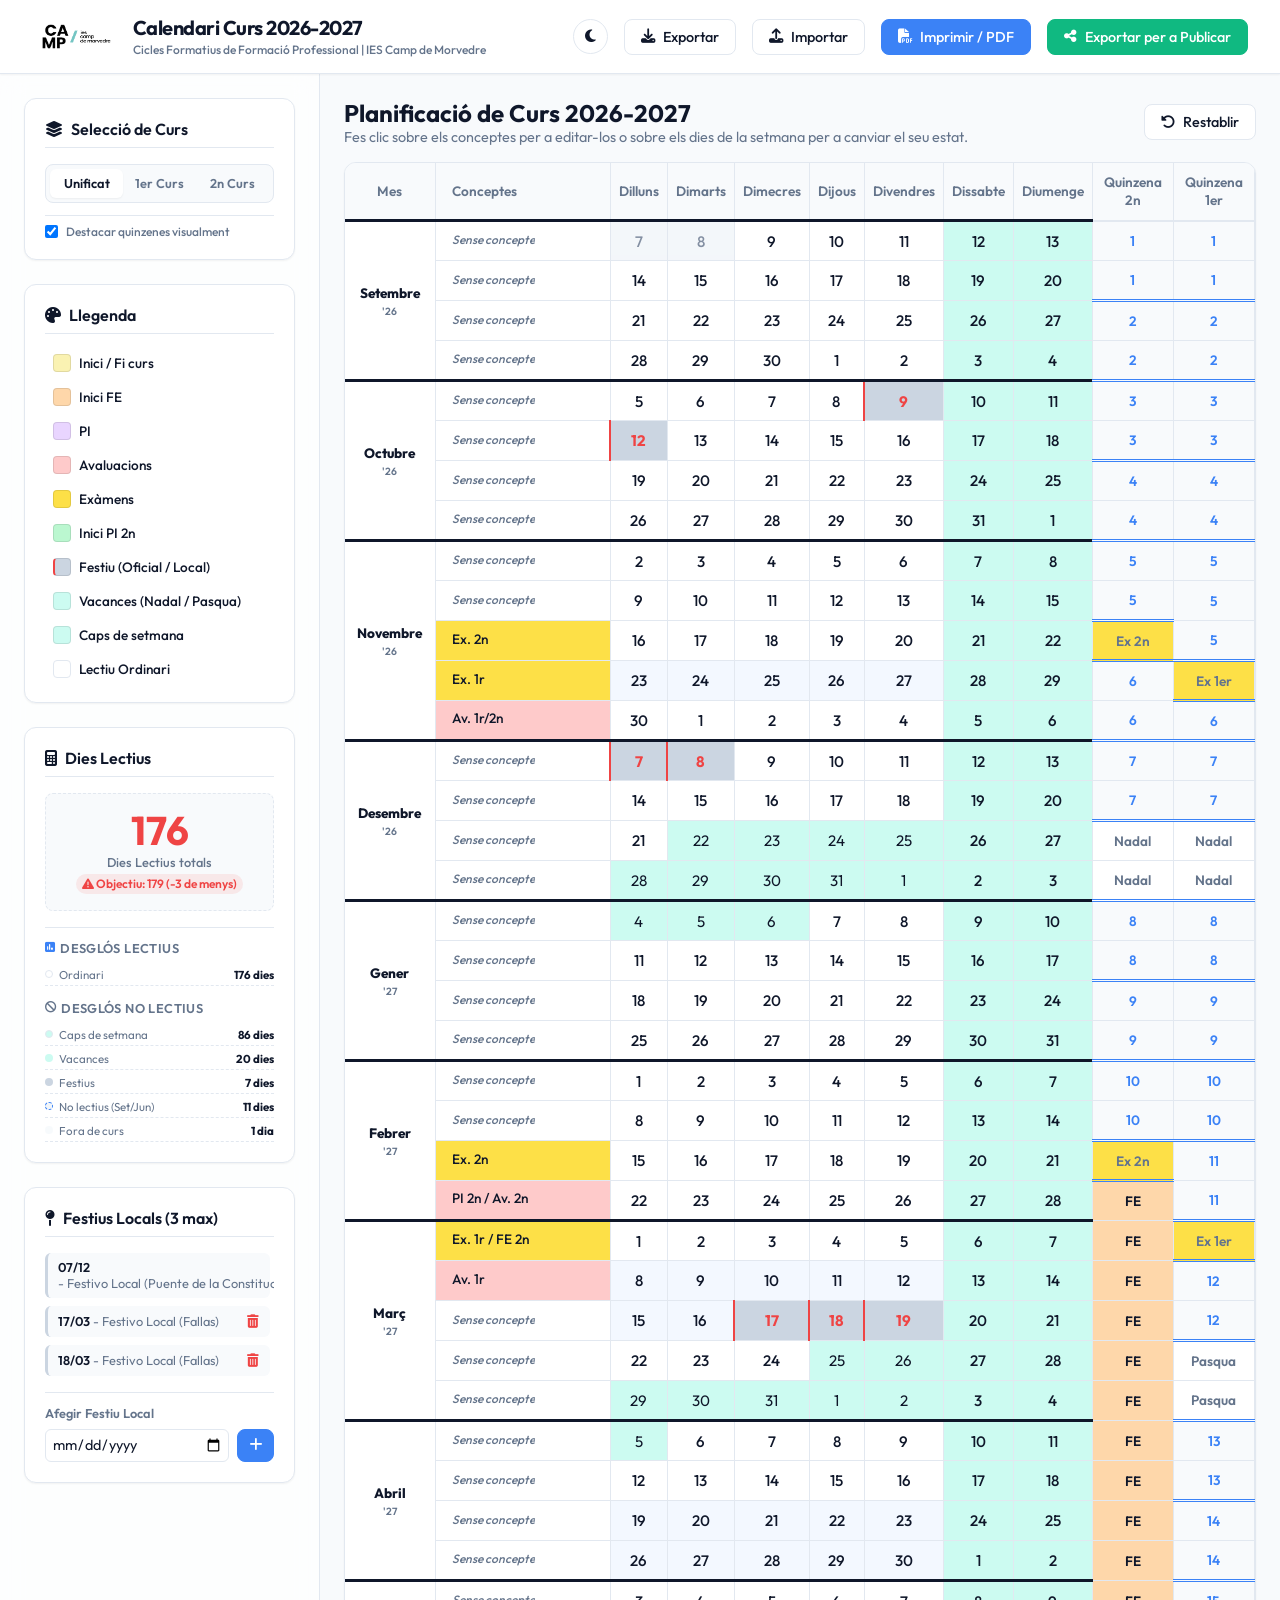
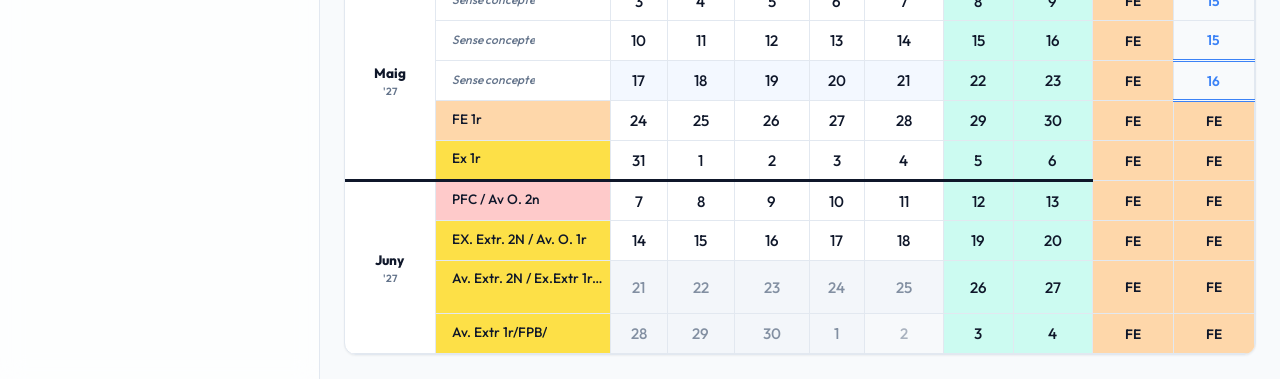
==== commit 95e11179: "cambios de organización" ====
--- a/index.html
+++ b/index.html
@@ -61,8 +61,8 @@
         <h3><i class="fa-solid fa-layer-group"></i> Selecció de Curs</h3>
         <div class="view-toggle-container">
           <button class="view-btn active" data-view="unified">Unificat</button>
-          <button class="view-btn" data-view="1er">1er Any</button>
-          <button class="view-btn" data-view="2n">2n Any</button>
+          <button class="view-btn" data-view="1er">1er Curs</button>
+          <button class="view-btn" data-view="2n">2n Curs</button>
         </div>
         <div style="margin-top: 0.75rem; border-top: 1px solid var(--border-color); padding-top: 0.5rem;">
           <div style="display: flex; align-items: center; gap: 0.5rem;">
@@ -79,6 +79,53 @@
             <label style="font-size: 0.7rem; display: flex; align-items: center; gap: 0.2rem; cursor: pointer; color: var(--text-muted);">
               <input type="radio" name="shading-base" value="2n" style="width: auto; cursor: pointer;"> 2n
             </label>
+          </div>
+        </div>
+      </div>
+      
+      <!-- Leyenda de Colores Interactiva -->
+      <div class="card">
+        <h3><i class="fa-solid fa-palette"></i> Llegenda</h3>
+        <div class="legend-list">
+          <div class="legend-item" data-type="inici-fi">
+            <div class="legend-color color-inici-fi"></div>
+            <span>Inici / Fi curs</span>
+          </div>
+          <div class="legend-item" data-type="inici-fe">
+            <div class="legend-color color-inici-fe"></div>
+            <span>Inici FE</span>
+          </div>
+          <div class="legend-item" data-type="pfc">
+            <div class="legend-color color-pfc"></div>
+            <span>PI</span>
+          </div>
+          <div class="legend-item" data-type="avaluacions">
+            <div class="legend-color color-avaluacions"></div>
+            <span>Avaluacions</span>
+          </div>
+          <div class="legend-item" data-type="exams">
+            <div class="legend-color color-exams"></div>
+            <span>Exàmens</span>
+          </div>
+          <div class="legend-item" data-type="inici-pi">
+            <div class="legend-color color-inici-pi"></div>
+            <span>Inici PI 2n</span>
+          </div>
+          <div class="legend-item" data-type="festiu">
+            <div class="legend-color color-festiu"></div>
+            <span>Festiu (Oficial / Local)</span>
+          </div>
+          <div class="legend-item" data-type="vacances">
+            <div class="legend-color color-vacances"></div>
+            <span>Vacances (Nadal / Pasqua)</span>
+          </div>
+          <div class="legend-item" data-type="weekend">
+            <div class="legend-color color-weekend"></div>
+            <span>Caps de setmana</span>
+          </div>
+          <div class="legend-item" data-type="lectiu">
+            <div class="legend-color color-lectiu"></div>
+            <span>Lectiu Ordinari</span>
           </div>
         </div>
       </div>
@@ -124,53 +171,6 @@
         </div>
       </div>
       
-      <!-- Leyenda de Colores Interactiva -->
-      <div class="card">
-        <h3><i class="fa-solid fa-palette"></i> Llegenda</h3>
-        <div class="legend-list">
-          <div class="legend-item" data-type="inici-fi">
-            <div class="legend-color color-inici-fi"></div>
-            <span>Inici / Fi curs</span>
-          </div>
-          <div class="legend-item" data-type="inici-fe">
-            <div class="legend-color color-inici-fe"></div>
-            <span>Inici FE</span>
-          </div>
-          <div class="legend-item" data-type="pfc">
-            <div class="legend-color color-pfc"></div>
-            <span>PI</span>
-          </div>
-          <div class="legend-item" data-type="avaluacions">
-            <div class="legend-color color-avaluacions"></div>
-            <span>Avaluacions</span>
-          </div>
-          <div class="legend-item" data-type="exams">
-            <div class="legend-color color-exams"></div>
-            <span>Exàmens</span>
-          </div>
-          <div class="legend-item" data-type="inici-pi">
-            <div class="legend-color color-inici-pi"></div>
-            <span>Inici PI 2n</span>
-          </div>
-          <div class="legend-item" data-type="festiu">
-            <div class="legend-color color-festiu"></div>
-            <span>Festiu (Oficial / Local)</span>
-          </div>
-          <div class="legend-item" data-type="vacances">
-            <div class="legend-color color-vacances"></div>
-            <span>Vacances (Nadal / Pasqua)</span>
-          </div>
-          <div class="legend-item" data-type="weekend">
-            <div class="legend-color color-weekend"></div>
-            <span>Caps de setmana</span>
-          </div>
-          <div class="legend-item" data-type="lectiu">
-            <div class="legend-color color-lectiu"></div>
-            <span>Lectiu Ordinari</span>
-          </div>
-        </div>
-      </div>
-      
     </aside>
 
     <!-- Panel de Calendario Principal -->
@@ -197,15 +197,15 @@
             <tr>
               <th class="col-month">Mes</th>
               <th class="col-concept">Conceptes</th>
-              <th><span class="full-day">Dilluns</span><span class="short-day">Dl</span></th>
-              <th><span class="full-day">Dimarts</span><span class="short-day">Dm</span></th>
-              <th><span class="full-day">Dimecres</span><span class="short-day">Dc</span></th>
-              <th><span class="full-day">Dijous</span><span class="short-day">Dj</span></th>
-              <th><span class="full-day">Divendres</span><span class="short-day">Dv</span></th>
-              <th><span class="full-day">Dissabte</span><span class="short-day">Ds</span></th>
-              <th><span class="full-day">Diumenge</span><span class="short-day">Dg</span></th>
-              <th class="col-quinzena" id="th-q2"><span class="full-day">Quinzena 2n</span><span class="short-day">Q 2n</span></th>
-              <th class="col-quinzena" id="th-q1"><span class="full-day">Quinzena 1er</span><span class="short-day">Q 1r</span></th>
+              <th><span class="full-day">Dilluns</span><span class="short-day" style="display: none;">Dl</span></th>
+              <th><span class="full-day">Dimarts</span><span class="short-day" style="display: none;">Dm</span></th>
+              <th><span class="full-day">Dimecres</span><span class="short-day" style="display: none;">Dc</span></th>
+              <th><span class="full-day">Dijous</span><span class="short-day" style="display: none;">Dj</span></th>
+              <th><span class="full-day">Divendres</span><span class="short-day" style="display: none;">Dv</span></th>
+              <th><span class="full-day">Dissabte</span><span class="short-day" style="display: none;">Ds</span></th>
+              <th><span class="full-day">Diumenge</span><span class="short-day" style="display: none;">Dg</span></th>
+              <th class="col-quinzena" id="th-q2"><span class="full-day">Quinzena 2n</span><span class="short-day" style="display: none;">Q 2n</span></th>
+              <th class="col-quinzena" id="th-q1"><span class="full-day">Quinzena 1er</span><span class="short-day" style="display: none;">Q 1r</span></th>
             </tr>
           </thead>
           <tbody id="calendar-body">
@@ -274,11 +274,11 @@
         <!-- Edición de Quincenas -->
         <div style="display: flex; gap: 0.75rem; margin-top: 1rem;">
           <div class="form-group" style="flex: 1;">
-            <label for="modal-q1-input">Quinzena 1er Any</label>
+            <label for="modal-q1-input">Quinzena 1er Curs</label>
             <input type="text" id="modal-q1-input" class="text-input" placeholder="Ex: 1, Ex 1er, FE...">
           </div>
           <div class="form-group" style="flex: 1;">
-            <label for="modal-q2-input">Quinzena 2n Any</label>
+            <label for="modal-q2-input">Quinzena 2n Curs</label>
             <input type="text" id="modal-q2-input" class="text-input" placeholder="Ex: 1, Ex 2n, FE...">
           </div>
         </div>
--- a/styles.css
+++ b/styles.css
@@ -809,8 +809,8 @@
   box-shadow: var(--shadow-sm);
 }
 
-/* Controles adaptativos en móviles */
-@media (max-width: 768px) {
+/* Controles adaptativos en móviles y tablets */
+@media (max-width: 992px) {
   .short-day {
     display: inline !important;
   }
@@ -819,6 +819,44 @@
   }
   .mobile-scroll-tip {
     display: flex !important;
+  }
+
+  .app-header {
+    padding: 0.5rem 0.75rem !important;
+    flex-direction: column !important;
+    align-items: center !important;
+    gap: 0.5rem !important;
+    height: auto !important;
+  }
+  
+  .logo-container, .logo-area {
+    gap: 0.5rem !important;
+    text-align: center !important;
+    flex-direction: column !important;
+  }
+  
+  .logo-container img, .logo-area img {
+    height: 30px !important;
+  }
+  
+  .logo-container h1, .logo-area h1 {
+    font-size: 1rem !important;
+  }
+  
+  .logo-container div, .logo-area span {
+    display: none !important; /* Ocultar subtítulos largos para ahorrar espacio vertical */
+  }
+
+  .header-controls {
+    width: 100% !important;
+    justify-content: center !important;
+    flex-wrap: wrap !important;
+    gap: 0.35rem !important;
+  }
+  
+  .header-controls .btn {
+    padding: 0.4rem 0.6rem !important;
+    font-size: 0.75rem !important;
   }
 
   .app-container {
@@ -830,7 +868,7 @@
     width: 100%;
     border-right: none;
     border-bottom: 1px solid var(--border-color);
-    max-height: 380px;
+    max-height: 300px;
     flex-shrink: 0;
   }
   
@@ -857,6 +895,13 @@
   }
   .calendar-title-text h2 {
     font-size: 1.1rem;
+  }
+}
+
+/* Ocultar cabeceras en móviles con poca altura de pantalla (modo horizontal) */
+@media (max-height: 520px) {
+  .app-header {
+    display: none !important; /* Ocultar cabecera por completo para ganar el máximo espacio vertical */
   }
 }
 
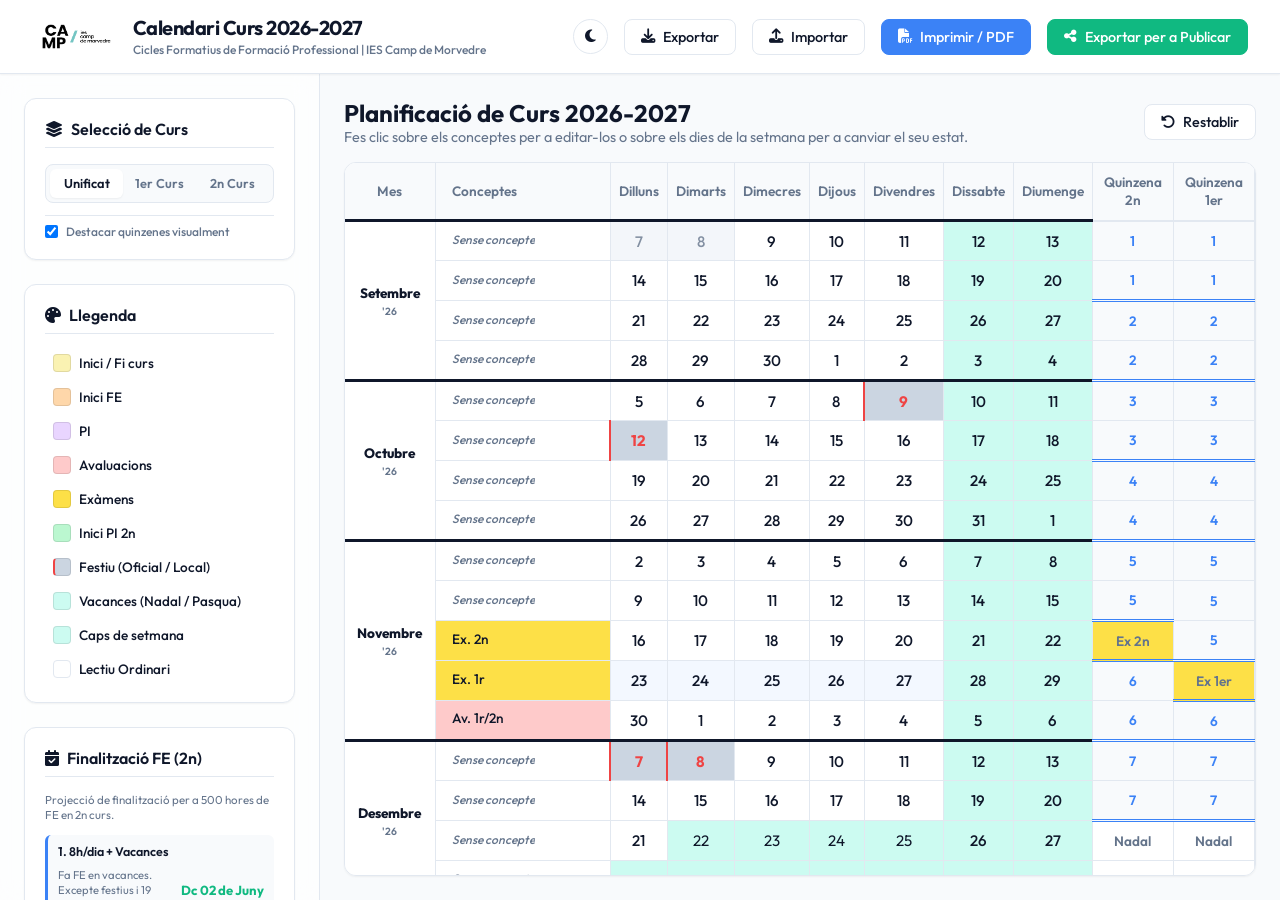
==== commit 4bfc48a9: "modificaciones en la FE" ====
--- a/index.html
+++ b/index.html
@@ -130,6 +130,46 @@
         </div>
       </div>
       
+      <!-- Opcions de Finalització FE -->
+      <div class="card">
+        <h3><i class="fa-solid fa-calendar-check"></i> Finalització FE (2n)</h3>
+        <div style="font-size: 0.72rem; color: var(--text-muted); margin-bottom: 0.75rem; line-height: 1.3;">
+          Projecció de finalització per a 500 hores de FE en 2n curs.
+        </div>
+        <div id="fe-options-list" style="display: flex; flex-direction: column;">
+          <!-- Se cargan dinámicamente -->
+        </div>
+      </div>
+      
+      <!-- Inici FE (1r) -->
+      <div class="card">
+        <h3><i class="fa-solid fa-business-time"></i> Inici FE (1r)</h3>
+        <div style="font-size: 0.72rem; color: var(--text-muted); margin-bottom: 0.75rem; line-height: 1.3;">
+          Projecció d'inici per a 100 hores de FE en 1r curs (fi abans del 16 de Juny).
+        </div>
+        <div id="fe-1r-options-list" style="display: flex; flex-direction: column;">
+          <!-- Se cargan dinámicamente -->
+        </div>
+      </div>
+      
+      <!-- Configuración de Festivos Municipales/Locales -->
+      <div class="card">
+        <h3><i class="fa-solid fa-map-pin"></i> Festius Locals (3 max)</h3>
+        <div class="holiday-list" id="holidays-list-container">
+          <!-- Se cargan dinámicamente -->
+        </div>
+        
+        <div style="margin-top: 1rem; border-top: 1px solid var(--border-color); padding-top: 0.75rem;">
+          <h4 style="font-size: 0.8rem; font-weight: 600; margin-bottom: 0.5rem; color: var(--text-muted);">Afegir Festiu Local</h4>
+          <div style="display: flex; gap: 0.5rem;">
+            <input type="date" id="new-holiday-date" class="text-input" style="padding: 0.35rem;" min="2026-09-01" max="2027-06-30">
+            <button class="btn btn-primary" id="add-holiday-btn" style="padding: 0.35rem 0.65rem;" title="Afegir dia">
+              <i class="fa-solid fa-plus"></i>
+            </button>
+          </div>
+        </div>
+      </div>
+
       <!-- Contador de Días Lectivos -->
       <div class="card">
         <h3><i class="fa-solid fa-calculator"></i> Dies Lectius</h3>
@@ -150,24 +190,6 @@
             <i class="fa-solid fa-ban" style="color: var(--text-muted); font-size: 0.7rem;"></i> Desglós No Lectius
           </h4>
           <div class="breakdown-list" id="no-lectivos-breakdown-list" style="display: flex; flex-direction: column; gap: 0.1rem;"></div>
-        </div>
-      </div>
-      
-      <!-- Configuración de Festivos Municipales/Locales -->
-      <div class="card">
-        <h3><i class="fa-solid fa-map-pin"></i> Festius Locals (3 max)</h3>
-        <div class="holiday-list" id="holidays-list-container">
-          <!-- Se cargan dinámicamente -->
-        </div>
-        
-        <div style="margin-top: 1rem; border-top: 1px solid var(--border-color); padding-top: 0.75rem;">
-          <h4 style="font-size: 0.8rem; font-weight: 600; margin-bottom: 0.5rem; color: var(--text-muted);">Afegir Festiu Local</h4>
-          <div style="display: flex; gap: 0.5rem;">
-            <input type="date" id="new-holiday-date" class="text-input" style="padding: 0.35rem;" min="2026-09-01" max="2027-06-30">
-            <button class="btn btn-primary" id="add-holiday-btn" style="padding: 0.35rem 0.65rem;" title="Afegir dia">
-              <i class="fa-solid fa-plus"></i>
-            </button>
-          </div>
         </div>
       </div>
       
--- a/styles.css
+++ b/styles.css
@@ -87,6 +87,14 @@
   flex-direction: column;
 }
 
+@media (min-width: 993px) {
+  body {
+    height: 100vh;
+    max-height: 100vh;
+    overflow: hidden;
+  }
+}
+
 header {
   background: var(--bg-secondary);
   border-bottom: 1px solid var(--border-color);
@@ -967,7 +975,10 @@
   }
   
   table.calendar-table th, table.calendar-table td {
-    border: 1px solid #555555 !important;
+    border-bottom: 1.2px solid #000000 !important;
+    border-right: 1.2px solid #000000 !important;
+    border-left: 1.2px solid #000000 !important;
+    border-top: 1.2px solid #000000 !important;
     padding: 1px 2px !important;
     height: 10.5pt !important;
     line-height: 1.0 !important;
@@ -981,7 +992,7 @@
   }
 
   table.calendar-table tr.month-start-row td:not(.cell-month):not(.cell-quinzena) {
-    border-top: 3px solid #000000 !important;
+    border-top: 3.5px solid #000000 !important; /* Slightly thicker line to make it clearly stand out */
   }
   
   table.calendar-table td.cell-month {
@@ -1010,10 +1021,22 @@
   .cell-exams { background-color: #fde047 !important; }
   .cell-inici-pi { background-color: #bbf7d0 !important; }
   
+  /* Desactivar el sombreado de quincenas en la impresión para evitar recuadros con bordes extraños */
+  tr.fortnight-even-row td.cell-lectiu {
+    background-color: #ffffff !important;
+  }
+  
   .cell-quinzena {
     background-color: #ffffff !important;
     color: #555555 !important;
   }
+  
+  /* Permitir que las quincenas especiales se pinten en la impresión */
+  .cell-quinzena.cell-exams { background-color: #fde047 !important; }
+  .cell-quinzena.cell-quinzena-special { background-color: #fed7aa !important; }
+  .cell-quinzena.cell-pfc { background-color: #e9d5ff !important; }
+  .cell-quinzena.cell-avaluacions { background-color: #fecaca !important; }
+  .cell-quinzena.cell-vacances { background-color: #ccfbf1 !important; }
   
   /* Forzar corte de páginas limpio si es necesario */
   tr {
@@ -1073,3 +1096,72 @@
   .print-legend-color.color-weekend { background-color: #f0fdf4 !important; }
   .print-legend-color.color-lectiu { background-color: #ffffff !important; border: 1px solid #cccccc !important; }
 }
+
+/* Opcions de Finalització FE (2n) */
+.fe-option-item {
+  display: flex;
+  flex-direction: column;
+  gap: 0.25rem;
+  font-size: 0.78rem;
+  background-color: var(--bg-primary);
+  padding: 0.6rem;
+  border-radius: 0.375rem;
+  border-left: 3.5px solid var(--accent-color);
+  margin-bottom: 0.5rem;
+  transition: all 0.2s ease;
+}
+.fe-option-item:hover {
+  transform: translateX(3px);
+  box-shadow: var(--shadow-sm);
+}
+.fe-option-title {
+  font-weight: 600;
+  color: var(--text-main);
+  line-height: 1.35;
+}
+.fe-option-date-container {
+  display: flex;
+  justify-content: space-between;
+  align-items: center;
+  margin-top: 0.2rem;
+  gap: 0.5rem;
+}
+.fe-option-desc {
+  font-size: 0.7rem;
+  color: var(--text-muted);
+  line-height: 1.3;
+}
+.fe-option-date {
+  font-size: 0.82rem;
+  font-weight: 700;
+  color: #10b981;
+  white-space: nowrap;
+}
+[data-theme="dark"] .fe-option-date {
+  color: #34d399;
+}
+
+.fe-option-item.active {
+  border-left-color: #10b981 !important;
+  background-color: rgba(16, 185, 129, 0.08) !important;
+  box-shadow: var(--shadow-sm);
+}
+
+[data-theme="dark"] .fe-option-item.active {
+  background-color: rgba(52, 211, 153, 0.08) !important;
+}
+
+.highlight-fe-end {
+  outline: 3px solid #10b981 !important;
+  outline-offset: -3px;
+  animation: pulse-fe-end 2s infinite !important;
+  box-shadow: 0 0 12px rgba(16, 185, 129, 0.4) !important;
+  z-index: 5 !important;
+}
+
+@keyframes pulse-fe-end {
+  0% { outline-color: #10b981; }
+  50% { outline-color: #34d399; }
+  100% { outline-color: #10b981; }
+}
+
